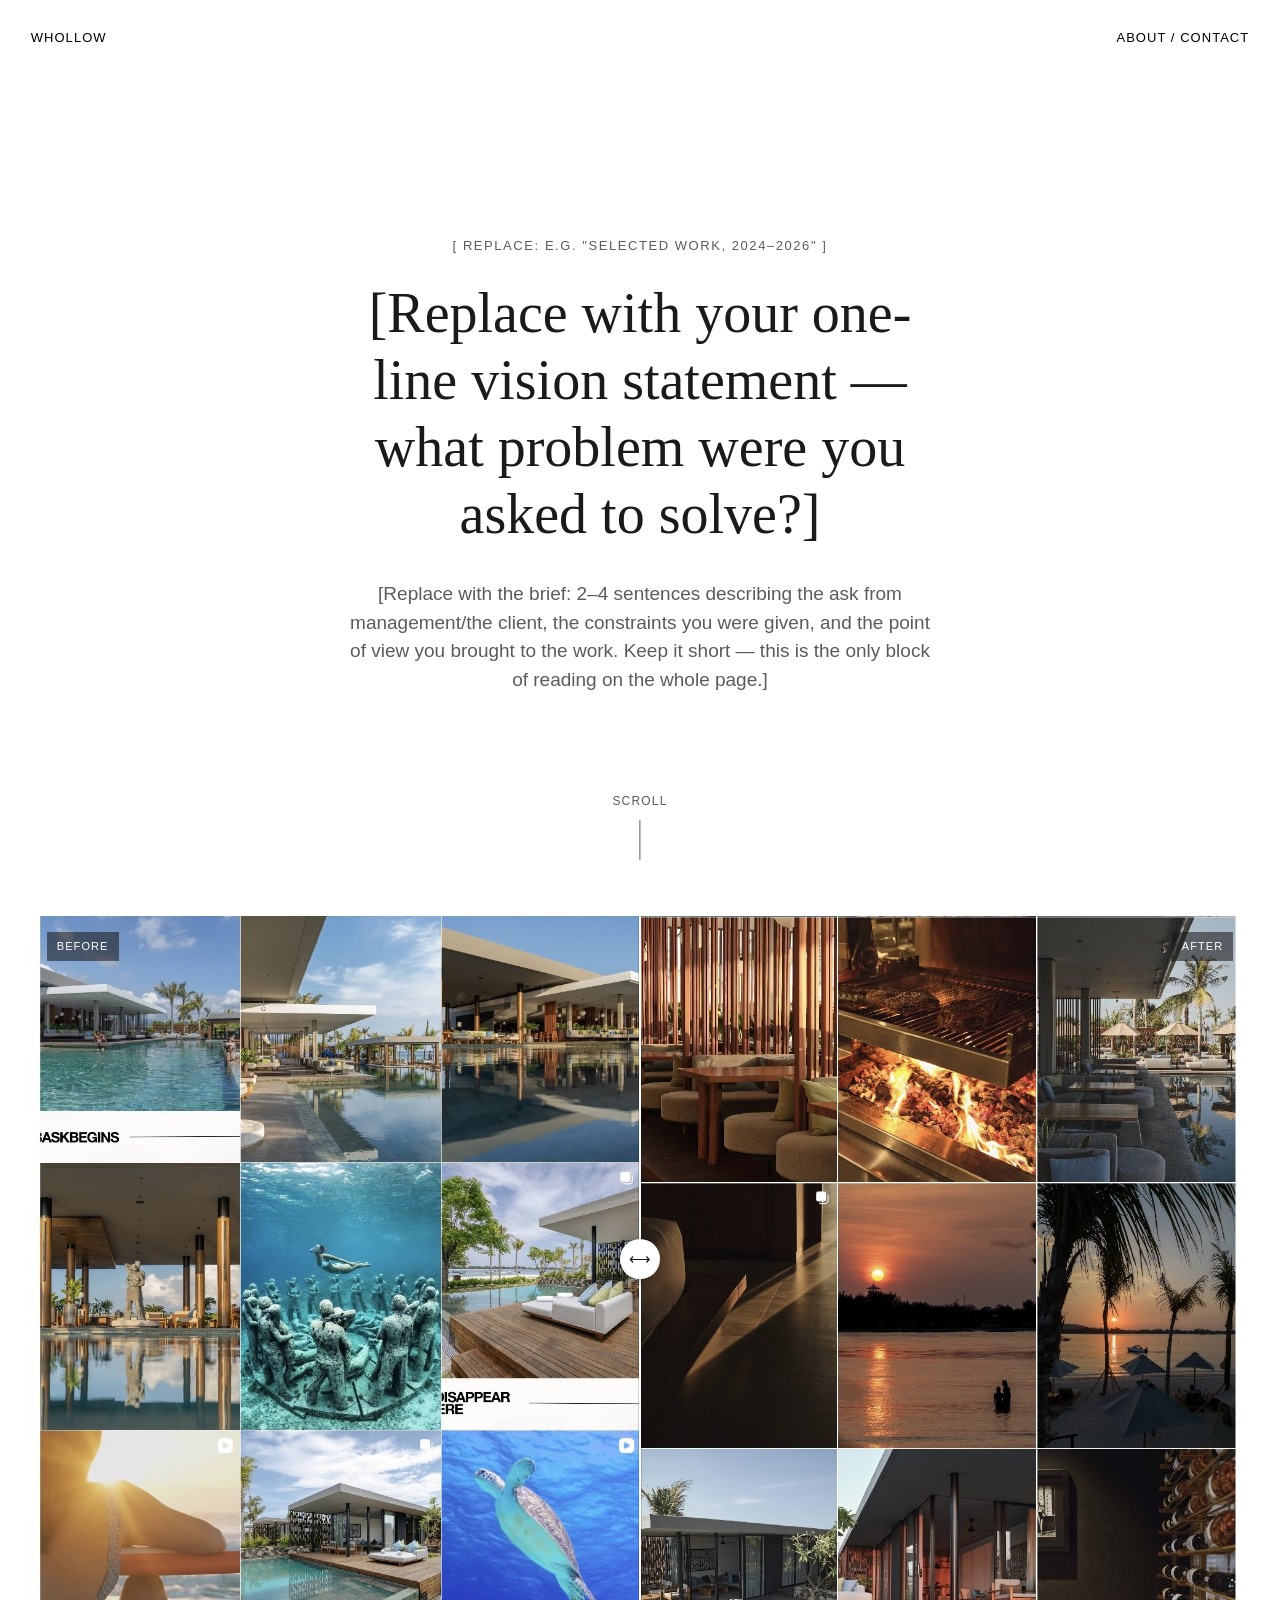
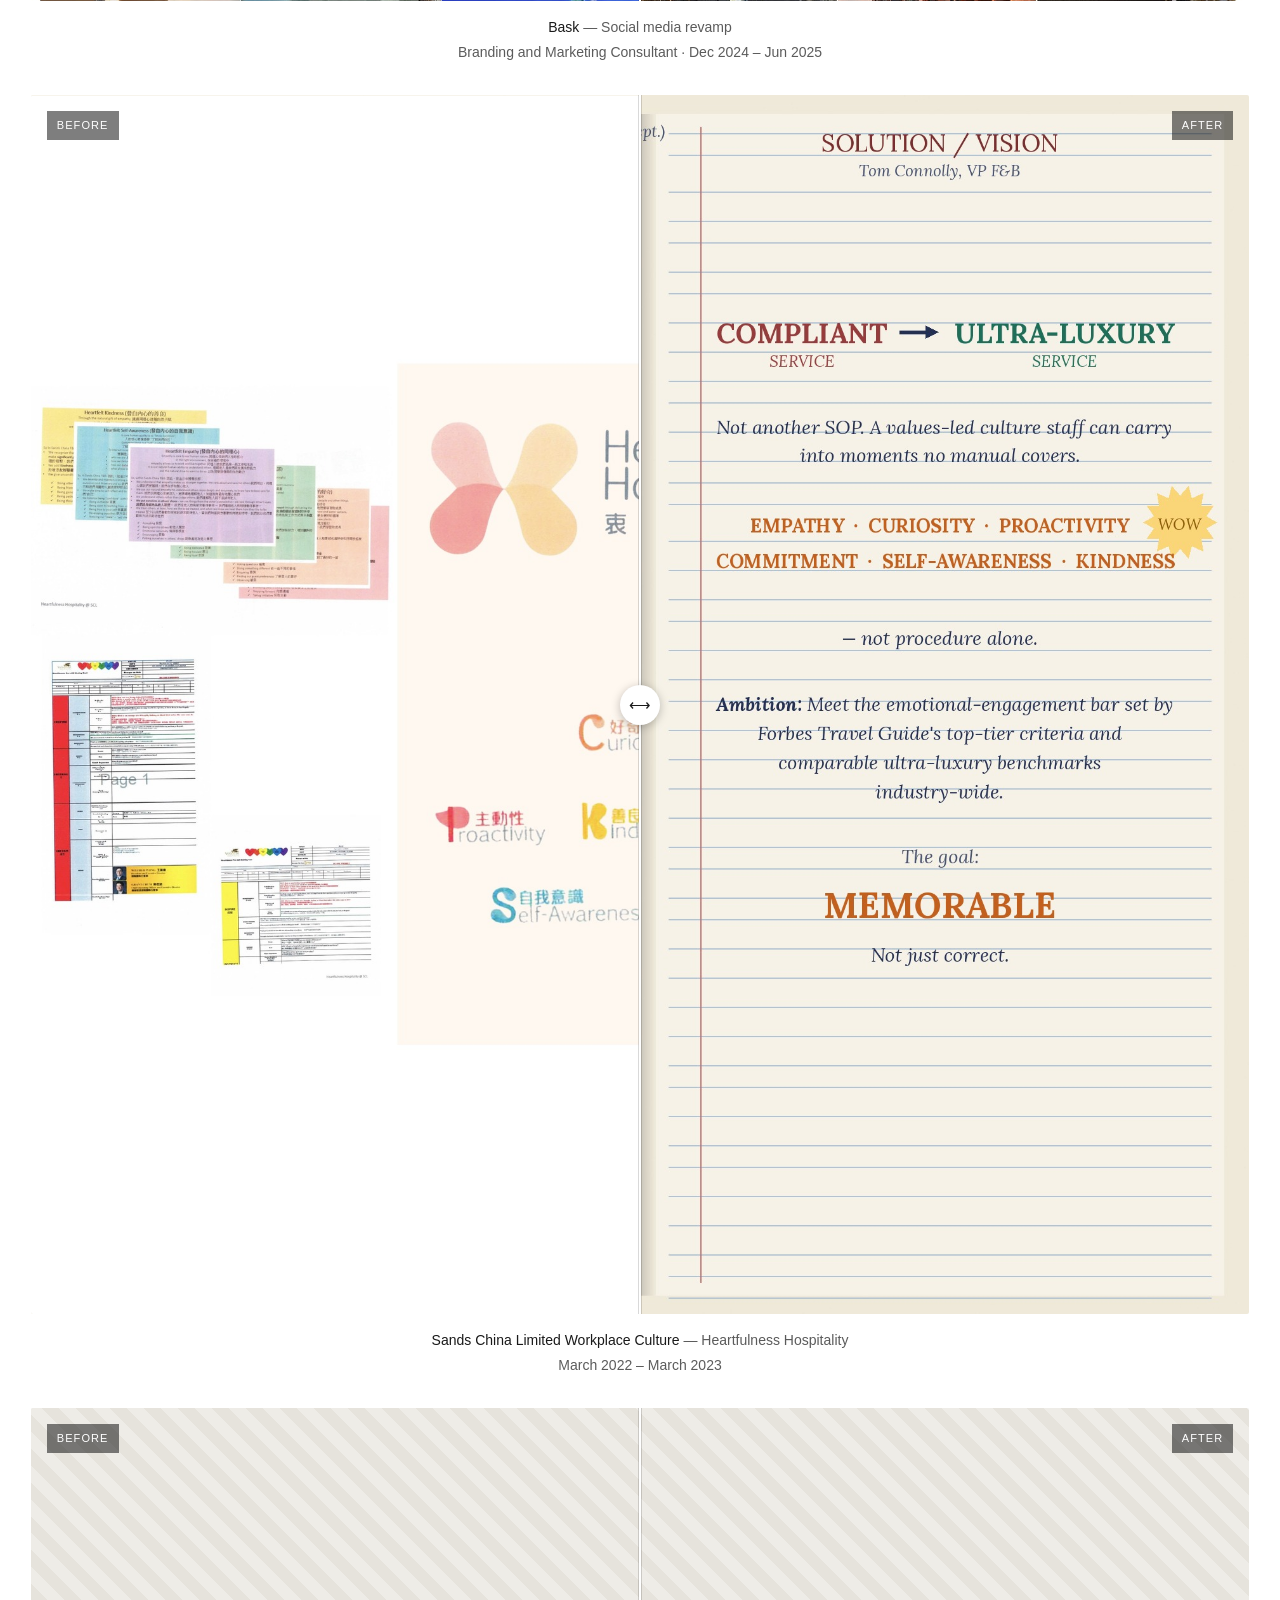
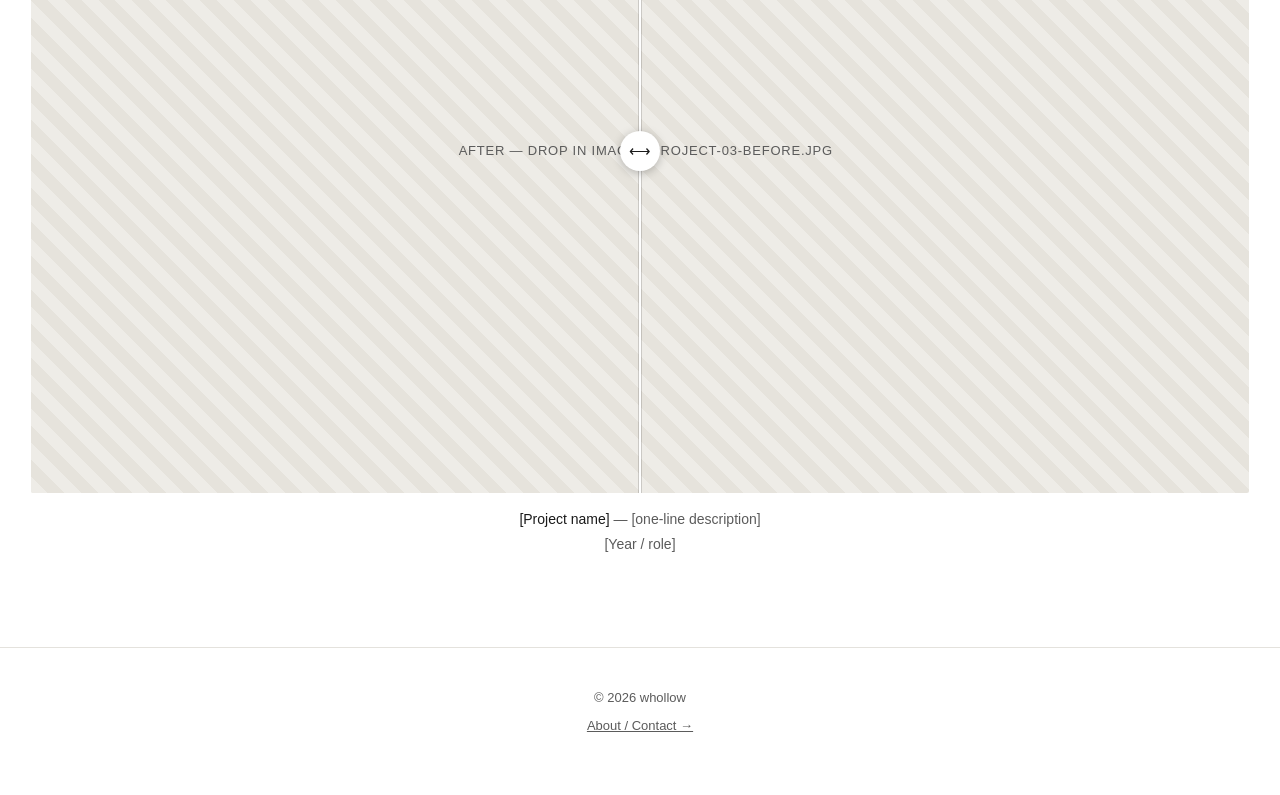
==== index.html @ 76b6bcc6 "Update index.html" ====
<!doctype html>
<html lang="en">
<head>
<meta charset="utf-8">
<title>whollow — Portfolio</title>
<meta name="viewport" content="width=device-width, initial-scale=1">
<!-- Private portfolio: keep this out of search engines regardless of password gate -->
<meta name="robots" content="noindex, nofollow">
<link rel="stylesheet" href="css/style.css">
</head>
<body>

<nav class="nav">
  <a href="index.html">whollow</a>
  <div class="nav-links">
    <a href="about.html">About / Contact</a>
  </div>
</nav>

<!-- ============================================================
     SECTION 1 — VISION
     Replace the eyebrow + heading + brief below with your own
     text. Suggested structure:
       eyebrow = project or year label
       h1      = the one-line thesis / what you set out to do
       brief   = 2–4 sentences: what management/the client briefed
                 you to solve, and what your point of view was
     ============================================================ -->
<section class="hero">
  <div class="eyebrow">[ Replace: e.g. "Selected Work, 2024–2026" ]</div>
  <h1>[Replace with your one-line vision statement — what problem were you asked to solve?]</h1>
  <p class="brief">
    [Replace with the brief: 2–4 sentences describing the ask from management/the client,
    the constraints you were given, and the point of view you brought to the work.
    Keep it short — this is the only block of reading on the whole page.]
  </p>
  <div class="scroll-cue">Scroll</div>
</section>

<!-- ============================================================
     SECTION 2 — VISUAL OUTCOME
     One .work-item per project, each with a draggable before/after
     slider (drag the handle, or click anywhere in the image, to
     reveal the "after" over the "before").

     TO ADD REAL IMAGES: replace the two placeholder <div class="
     compare-placeholder">...</div> blocks with real <img> tags:

       <img class="compare-img compare-base"
            src="images/project-01-before.jpg" alt="Project 01 — before">
       <img class="compare-img compare-reveal"
            src="images/project-01-after.jpg" alt="Project 01 — after">

     Keep the class names exactly as shown (compare-base / compare-reveal)
     — the slider script depends on them. Recommended image size:
     2400×1350px (16:9), same crop/framing for both before and after
     so the reveal lines up.

     Duplicate the whole .work-item block for each additional project.
     ============================================================ -->
<section class="work-section">

  <div class="work-item">
    <div class="compare-frame">
      <img class="compare-img compare-base" src="images/project-01-before.jpg" alt="Bask social media revamp — before">
      <img class="compare-img compare-reveal" src="images/project-01-after.jpg" alt="Bask social media revamp — after">
      <span class="compare-label compare-label-before">Before</span>
      <span class="compare-label compare-label-after">After</span>
      <div class="compare-handle"></div>
    </div>
    <div class="caption">
      <span><strong>Bask</strong> — Social media revamp</span>
      <span>Branding and Marketing Consultant · Dec 2024 – Jun 2025</span>
    </div>
  </div>

  <div class="work-item">
    <div class="compare-frame compare-frame--tall">
      <img class="compare-img compare-base" src="images/project-02-before.jpg" alt="Heartfulness Hospitality — discovery notes, before">
      <img class="compare-img compare-reveal" src="images/project-02-after.jpg" alt="Heartfulness Hospitality — brand identity, values and launch, after">
      <span class="compare-label compare-label-before">Before</span>
      <span class="compare-label compare-label-after">After</span>
      <div class="compare-handle"></div>
    </div>
    <div class="caption">
      <span><strong>Sands China Limited Workplace Culture</strong> — Heartfulness Hospitality</span>
      <span>March 2022 – March 2023</span>
    </div>
  </div>

  <div class="work-item">
    <div class="compare-frame">
      <div class="compare-placeholder">Before — drop in images/project-03-before.jpg</div>
      <div class="compare-placeholder compare-reveal">After — drop in images/project-03-after.jpg</div>
      <span class="compare-label compare-label-before">Before</span>
      <span class="compare-label compare-label-after">After</span>
      <div class="compare-handle"></div>
    </div>
    <div class="caption">
      <span><strong>[Project name]</strong> — [one-line description]</span>
      <span>[Year / role]</span>
    </div>
  </div>

  <!-- Duplicate .work-item above for more pieces.
       If a project has no before/after (just one hero image), use the
       simpler single-image pattern instead:
       <div class="frame"><img src="images/project-04.jpg" alt="Project 04"></div>
       (the .frame / .compare-frame classes can be mixed on the same page) -->

</section>

<footer class="site-footer">
  <span>© <span id="year"></span> whollow</span>
  <a href="about.html">About / Contact →</a>
</footer>

<script>
  document.getElementById("year").textContent = new Date().getFullYear();
</script>
<script src="js/compare.js" defer></script>
</body>
</html>
---- css/style.css ----
/* ============================================================
   whollow.io — minimal editorial baseline
   Swap the CSS variables below to retint everything at once.
   ============================================================ */

:root {
  --bg: #ffffff;
  --ink: #1a1a1a;
  --ink-soft: #5b5b5b;
  --line: #e4e2dd;
  --max-w: 1100px;
  --edge: clamp(12px, 2.4vw, 40px);
  --serif: "Georgia", "Iowan Old Style", "Times New Roman", serif;
  --sans: -apple-system, BlinkMacSystemFont, "Helvetica Neue", Arial, sans-serif;
}

* { box-sizing: border-box; }

html { scroll-behavior: smooth; }

body {
  margin: 0;
  background: var(--bg);
  color: var(--ink);
  font-family: var(--sans);
  -webkit-font-smoothing: antialiased;
  line-height: 1.5;
}

a { color: inherit; }

/* ---------- top nav ---------- */

.nav {
  position: fixed;
  top: 0;
  left: 0;
  right: 0;
  z-index: 50;
  display: flex;
  justify-content: space-between;
  align-items: center;
  padding: 28px var(--edge);
  mix-blend-mode: difference;
  color: #fff;
  font-size: 13px;
  letter-spacing: 0.08em;
  text-transform: uppercase;
}

.nav a { text-decoration: none; }
.nav .nav-links { display: flex; gap: 32px; }

/* ---------- hero / vision ---------- */

.hero {
  min-height: 100vh;
  display: flex;
  flex-direction: column;
  align-items: center;
  justify-content: center;
  text-align: center;
  padding: calc(var(--edge) * 2) var(--edge) var(--edge);
  max-width: 900px;
  margin: 0 auto;
  position: relative;
}

.hero .eyebrow {
  font-size: 13px;
  letter-spacing: 0.12em;
  text-transform: uppercase;
  color: var(--ink-soft);
  margin-bottom: 24px;
}

.hero h1 {
  font-family: var(--serif);
  font-weight: 400;
  font-size: clamp(32px, 5vw, 56px);
  line-height: 1.2;
  margin: 0 auto 32px;
  max-width: 20ch;
}

.hero .brief {
  font-size: clamp(16px, 1.6vw, 19px);
  color: var(--ink-soft);
  max-width: 55ch;
  margin: 0 auto;
}

.scroll-cue {
  position: absolute;
  bottom: 40px;
  left: 50%;
  transform: translateX(-50%);
  font-size: 12px;
  letter-spacing: 0.1em;
  text-transform: uppercase;
  color: var(--ink-soft);
  display: flex;
  flex-direction: column;
  align-items: center;
  gap: 10px;
}

.scroll-cue::after {
  content: "";
  width: 1px;
  height: 40px;
  background: var(--ink-soft);
  animation: scrollpulse 1.8s ease-in-out infinite;
}

@keyframes scrollpulse {
  0% { transform: scaleY(0); transform-origin: top; }
  50% { transform: scaleY(1); transform-origin: top; }
  50.1% { transform-origin: bottom; }
  100% { transform: scaleY(0); transform-origin: bottom; }
}

/* ---------- visual outcome sections ---------- */

.work-section {
  padding: 16px var(--edge) 60px;
}

.work-item {
  width: 100%;
  margin: 0 auto 32px;
}

.work-item .frame {
  width: 100%;
  aspect-ratio: 16 / 9;
  background: repeating-linear-gradient(
    45deg,
    #eeece7,
    #eeece7 12px,
    #e6e3dc 12px,
    #e6e3dc 24px
  );
  display: flex;
  align-items: center;
  justify-content: center;
  color: var(--ink-soft);
  font-size: 13px;
  letter-spacing: 0.06em;
  text-transform: uppercase;
  overflow: hidden;
}

.work-item .frame img {
  width: 100%;
  height: 100%;
  object-fit: cover;
  display: block;
}

.work-item .caption {
  display: flex;
  flex-direction: column;
  align-items: center;
  text-align: center;
  gap: 4px;
  margin-top: 16px;
  font-size: 14px;
  color: var(--ink-soft);
}

.work-item .caption strong {
  color: var(--ink);
  font-weight: 500;
}

/* ---------- before/after compare slider ---------- */

.compare-frame {
  position: relative;
  width: 100%;
  aspect-ratio: 16 / 9;
  overflow: hidden;
  cursor: ew-resize;
  user-select: none;
  touch-action: none;
  border-radius: 2px;
}

/* Use on text-heavy compare frames (e.g. a discovery-notes "before"
   page) so nothing gets cropped by the default wide 16:9 shape. */
.compare-frame--tall {
  aspect-ratio: 1 / 1;
}

@media (max-width: 700px) {
  .compare-frame--tall {
    aspect-ratio: 4 / 5;
  }
}

.compare-img,
.compare-placeholder {
  position: absolute;
  inset: 0;
  width: 100%;
  height: 100%;
  object-fit: cover;
  display: block;
  pointer-events: none;
}

.compare-placeholder {
  background: repeating-linear-gradient(
    45deg, #eeece7, #eeece7 12px, #e6e3dc 12px, #e6e3dc 24px
  );
  display: flex;
  align-items: center;
  justify-content: center;
  color: var(--ink-soft);
  font-size: 13px;
  letter-spacing: 0.06em;
  text-transform: uppercase;
  text-align: center;
  padding: 24px;
}

/* the "after" layer sits on top and gets visually clipped by JS
   via clip-path as the handle is dragged */
.compare-reveal {
  clip-path: inset(0 50% 0 0);
}

.compare-label {
  position: absolute;
  top: 16px;
  font-size: 11px;
  letter-spacing: 0.1em;
  text-transform: uppercase;
  color: #fff;
  background: rgba(20, 20, 20, 0.55);
  padding: 6px 10px;
  pointer-events: none;
}

.compare-label-before { left: 16px; }
.compare-label-after { right: 16px; }

.compare-handle {
  position: absolute;
  top: 0;
  bottom: 0;
  left: 50%;
  width: 2px;
  background: #fff;
  transform: translateX(-50%);
  pointer-events: none;
  box-shadow: 0 0 0 1px rgba(0, 0, 0, 0.15);
}

.compare-handle::after {
  content: "";
  position: absolute;
  top: 50%;
  left: 50%;
  width: 40px;
  height: 40px;
  border-radius: 50%;
  background: #fff;
  transform: translate(-50%, -50%);
  box-shadow: 0 2px 10px rgba(0, 0, 0, 0.25);
}

.compare-handle::before {
  content: "⟷";
  position: absolute;
  top: 50%;
  left: 50%;
  transform: translate(-50%, -50%);
  z-index: 1;
  font-size: 15px;
  color: var(--ink);
}

/* ---------- footer ---------- */

.site-footer {
  padding: 40px var(--edge) 60px;
  margin: 0 auto;
  border-top: 1px solid var(--line);
  display: flex;
  flex-direction: column;
  align-items: center;
  gap: 8px;
  text-align: center;
  font-size: 13px;
  color: var(--ink-soft);
}

.site-footer a { text-decoration: underline; }

/* ---------- about / contact page ---------- */

.page-header {
  max-width: 700px;
  margin: 0 auto;
  padding: calc(var(--edge) * 2.2) var(--edge) 40px;
  text-align: center;
}

.page-header h1 {
  font-family: var(--serif);
  font-weight: 400;
  font-size: clamp(28px, 4vw, 42px);
  margin: 0 0 20px;
}

.page-header p {
  max-width: 55ch;
  margin: 0 auto;
  color: var(--ink-soft);
  font-size: 17px;
}

.about-grid {
  max-width: var(--max-w);
  margin: 0 auto;
  padding: 0 var(--edge) 60px;
  display: grid;
  grid-template-columns: 1fr 1fr;
  gap: 32px;
  align-items: start;
}

@media (max-width: 760px) {
  .about-grid { grid-template-columns: 1fr; gap: 24px; }
}

.about-grid .portrait {
  aspect-ratio: 4 / 5;
  background: repeating-linear-gradient(
    45deg, #eeece7, #eeece7 12px, #e6e3dc 12px, #e6e3dc 24px
  );
  display: flex;
  align-items: center;
  justify-content: center;
  color: var(--ink-soft);
  font-size: 13px;
  text-transform: uppercase;
  letter-spacing: 0.06em;
}

.about-grid .bio {
  text-align: center;
}

.about-grid h2 {
  font-family: var(--serif);
  font-weight: 400;
  font-size: 22px;
  margin: 0 0 16px;
}

.about-grid .bio p { color: var(--ink-soft); font-size: 16px; margin: 0 0 20px; }

.contact-list {
  list-style: none;
  margin: 32px 0 0;
  padding: 24px 0 0;
  border-top: 1px solid var(--line);
  display: flex;
  flex-direction: column;
  align-items: center;
}

.contact-list li { margin-bottom: 14px; font-size: 15px; }
.contact-list a { text-decoration: none; border-bottom: 1px solid var(--ink); }

/* ---------- login gate ---------- */

.login-wrap {
  min-height: 100vh;
  display: flex;
  align-items: center;
  justify-content: center;
  padding: var(--edge);
}

.login-box {
  width: 100%;
  max-width: 360px;
  text-align: center;
}

.login-box h1 {
  font-family: var(--serif);
  font-weight: 400;
  font-size: 26px;
  margin-bottom: 8px;
}

.login-box p.sub {
  color: var(--ink-soft);
  font-size: 14px;
  margin-bottom: 32px;
}

.login-box input[type="password"] {
  width: 100%;
  padding: 14px 16px;
  font-size: 15px;
  border: 1px solid var(--line);
  background: #fff;
  border-radius: 2px;
  margin-bottom: 16px;
}

.login-box button {
  width: 100%;
  padding: 14px 16px;
  font-size: 14px;
  letter-spacing: 0.06em;
  text-transform: uppercase;
  background: var(--ink);
  color: #fff;
  border: none;
  border-radius: 2px;
  cursor: pointer;
}

.login-box button:hover { opacity: 0.9; }

.login-box .error {
  color: #b3261e;
  font-size: 13px;
  margin-top: 14px;
  min-height: 16px;
}
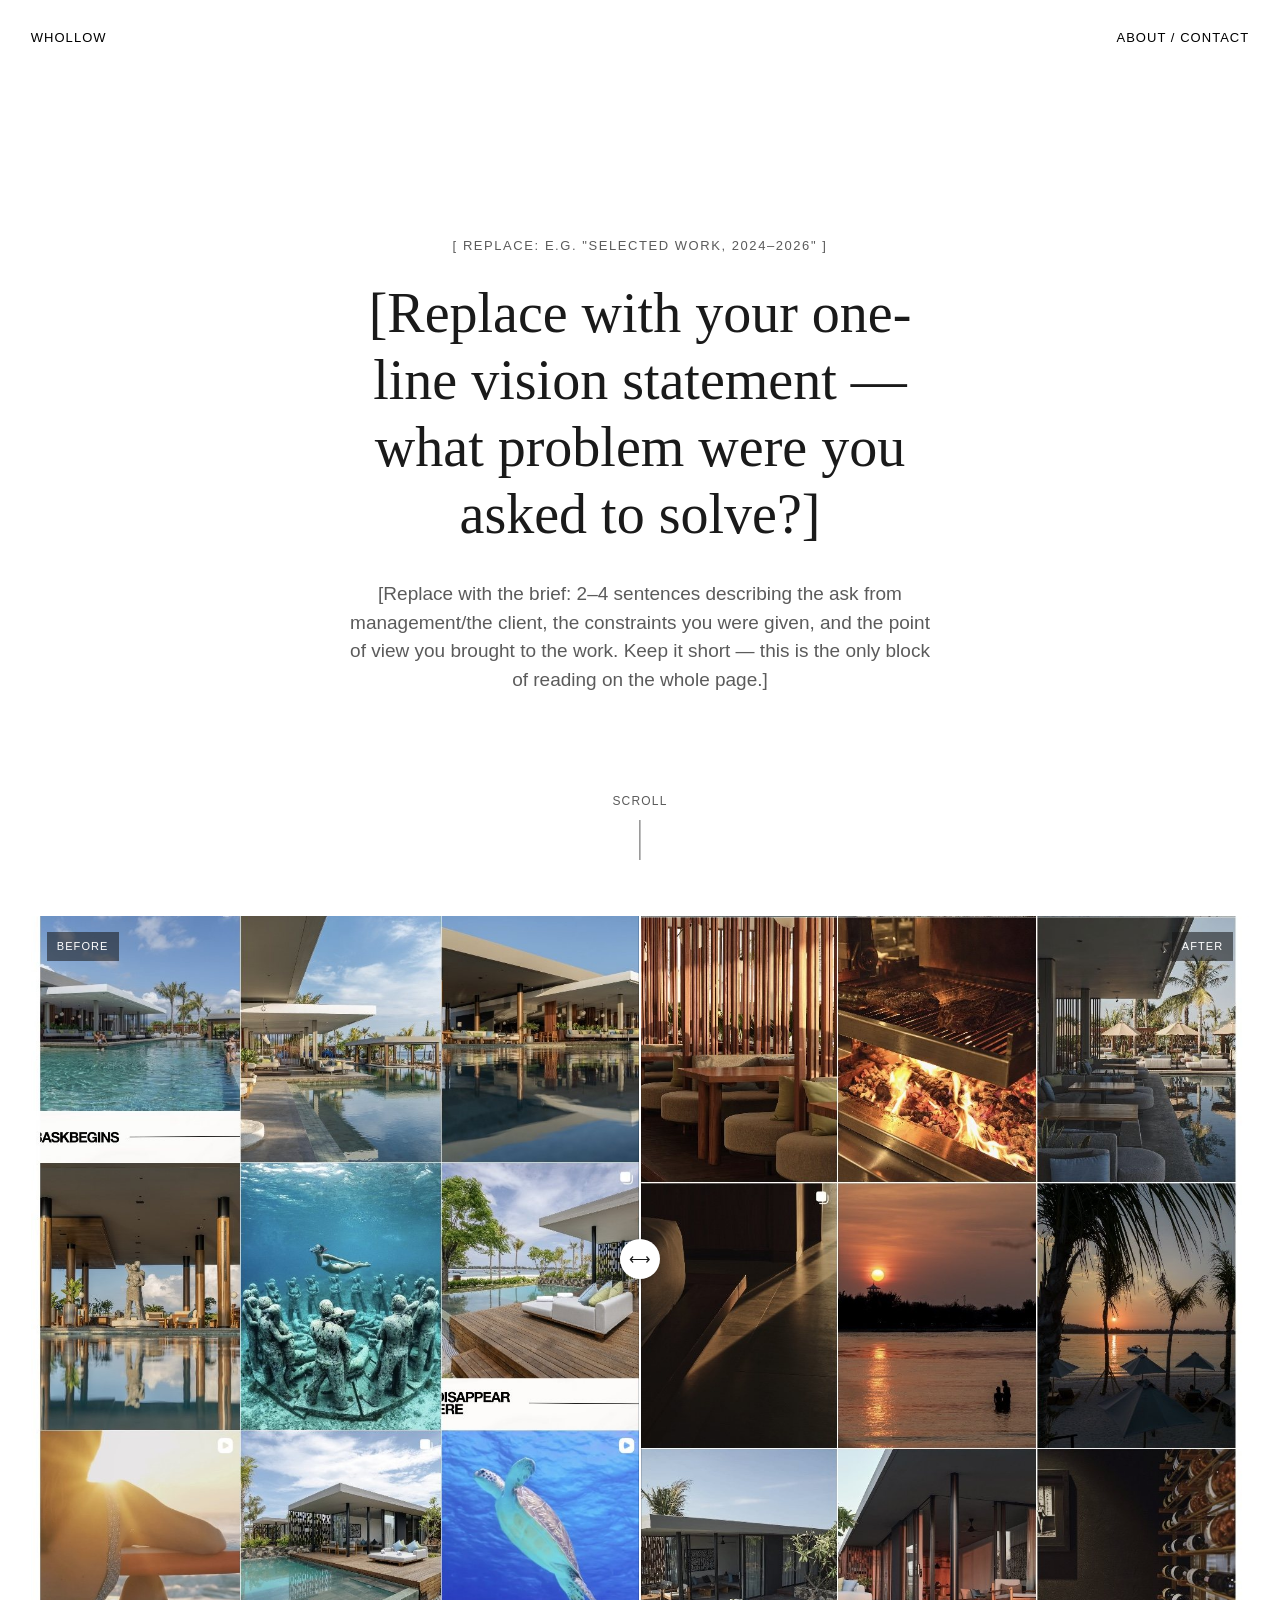
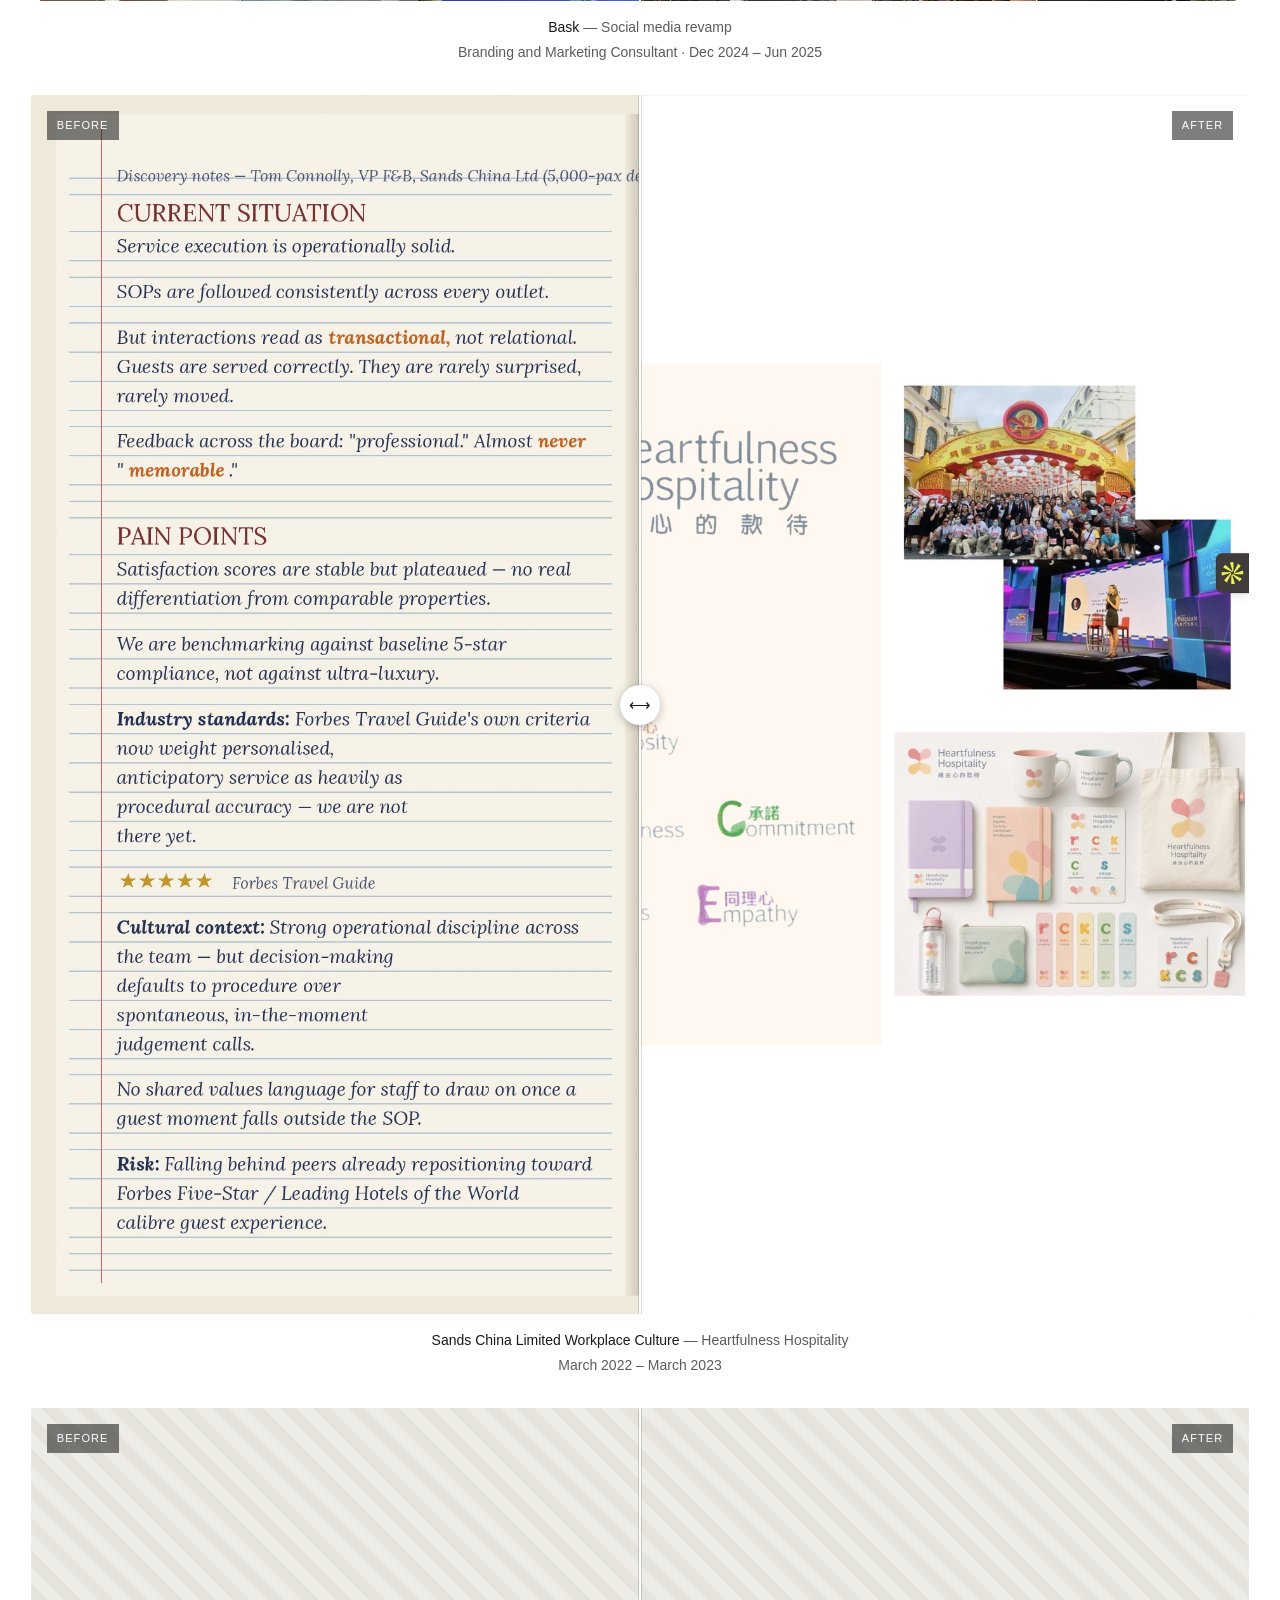
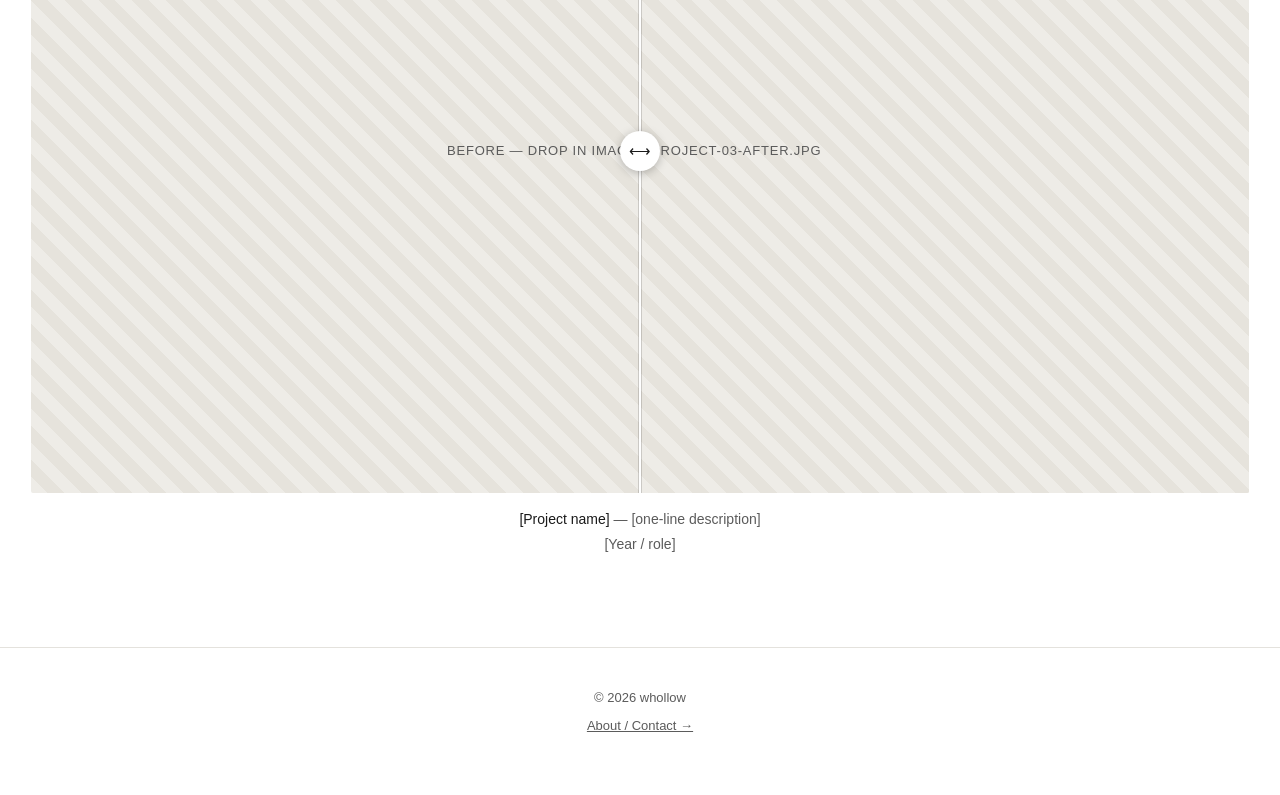
==== commit bb2676c7: "Clickable Photos" ====
--- a/index.html
+++ b/index.html
@@ -115,9 +115,17 @@
   <a href="about.html">About / Contact →</a>
 </footer>
 
+<!-- Full-screen image viewer -- opened by clicking (not dragging) any
+     before/after image above. See js/lightbox.js -->
+<div class="lightbox" id="lightbox" aria-hidden="true">
+  <button class="lightbox-close" aria-label="Close">&times;</button>
+  <img class="lightbox-img" id="lightboxImg" src="" alt="">
+</div>
+
 <script>
   document.getElementById("year").textContent = new Date().getFullYear();
 </script>
+<script src="js/lightbox.js" defer></script>
 <script src="js/compare.js" defer></script>
 </body>
 </html>
--- a/css/style.css
+++ b/css/style.css
@@ -188,15 +188,13 @@
 }
 
 /* Use on text-heavy compare frames (e.g. a discovery-notes "before"
-   page) so nothing gets cropped by the default wide 16:9 shape. */
+   page) so nothing gets cropped by the default wide 16:9 shape.
+   Kept at 1:1 on every screen size, including mobile -- the notebook
+   image itself is a perfect square, so forcing a different ratio here
+   (e.g. 4:5) makes object-fit:cover zoom in and crop real text off
+   both edges. 1:1 everywhere means it never needs to crop at all. */
 .compare-frame--tall {
   aspect-ratio: 1 / 1;
-}
-
-@media (max-width: 700px) {
-  .compare-frame--tall {
-    aspect-ratio: 4 / 5;
-  }
 }
 
 .compare-img,
@@ -228,7 +226,7 @@
 /* the "after" layer sits on top and gets visually clipped by JS
    via clip-path as the handle is dragged */
 .compare-reveal {
-  clip-path: inset(0 50% 0 0);
+  clip-path: inset(0 0 0 50%);
 }
 
 .compare-label {
@@ -282,6 +280,81 @@
   color: var(--ink);
 }
 
+/* Small "view full screen" hint, bottom-right of every compare frame --
+   the whole image is clickable (a tap/click opens the lightbox; a
+   drag still moves the before/after split). */
+.compare-frame::after {
+  content: "⤢ View full screen";
+  position: absolute;
+  bottom: 16px;
+  right: 16px;
+  font-size: 11px;
+  letter-spacing: 0.06em;
+  text-transform: uppercase;
+  color: #fff;
+  background: rgba(20, 20, 20, 0.55);
+  padding: 6px 10px;
+  pointer-events: none;
+  opacity: 0;
+  transition: opacity 0.15s ease;
+}
+
+.compare-frame:hover::after,
+.compare-frame:focus-visible::after {
+  opacity: 1;
+}
+
+/* ---------- lightbox (full-screen image viewer) ---------- */
+
+.lightbox {
+  position: fixed;
+  inset: 0;
+  z-index: 200;
+  display: flex;
+  align-items: center;
+  justify-content: center;
+  padding: clamp(16px, 4vw, 56px);
+  background: rgba(10, 10, 10, 0.94);
+  opacity: 0;
+  visibility: hidden;
+  transition: opacity 0.2s ease;
+}
+
+.lightbox.is-open {
+  opacity: 1;
+  visibility: visible;
+}
+
+.lightbox-img {
+  max-width: 100%;
+  max-height: 100%;
+  object-fit: contain;
+  box-shadow: 0 20px 60px rgba(0, 0, 0, 0.5);
+}
+
+.lightbox-close {
+  position: absolute;
+  top: 20px;
+  right: 20px;
+  width: 44px;
+  height: 44px;
+  border-radius: 50%;
+  border: none;
+  background: rgba(255, 255, 255, 0.12);
+  color: #fff;
+  font-size: 26px;
+  line-height: 1;
+  cursor: pointer;
+}
+
+.lightbox-close:hover {
+  background: rgba(255, 255, 255, 0.24);
+}
+
+body.lightbox-locked {
+  overflow: hidden;
+}
+
 /* ---------- footer ---------- */
 
 .site-footer {
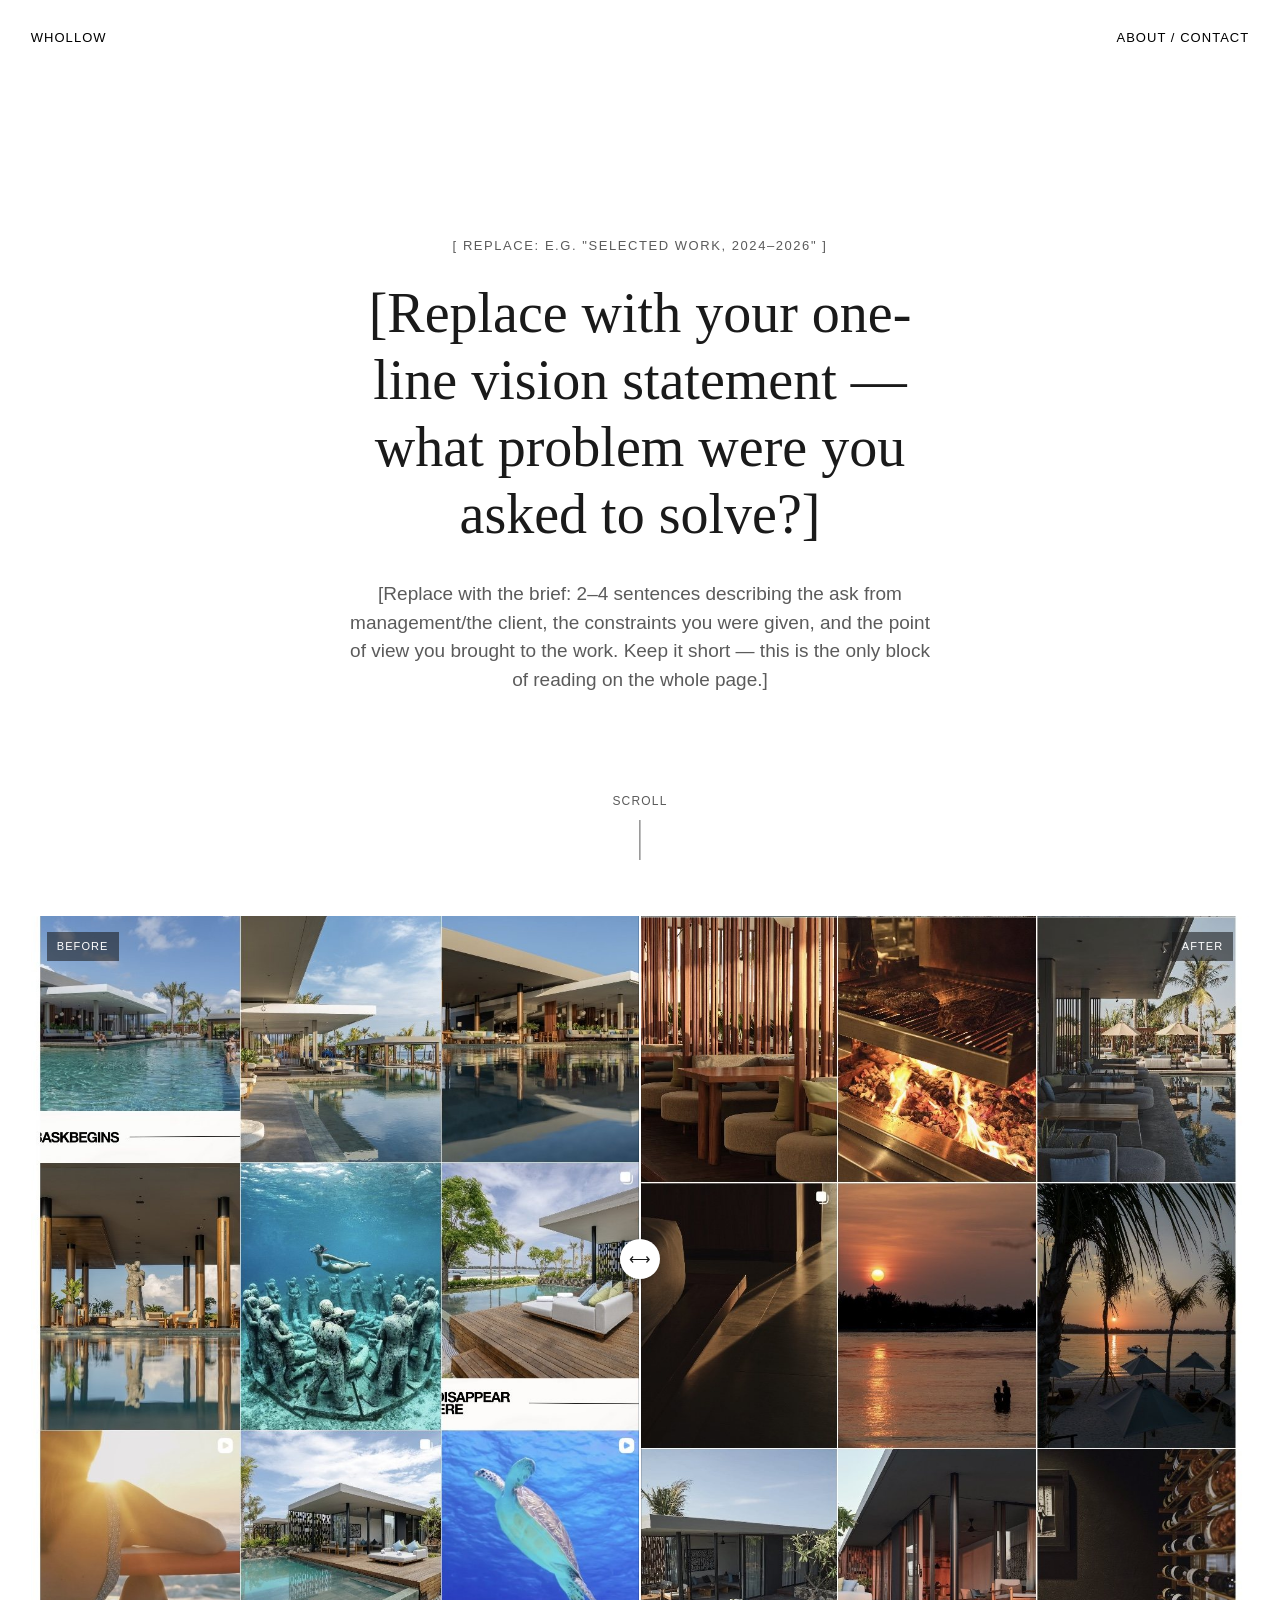
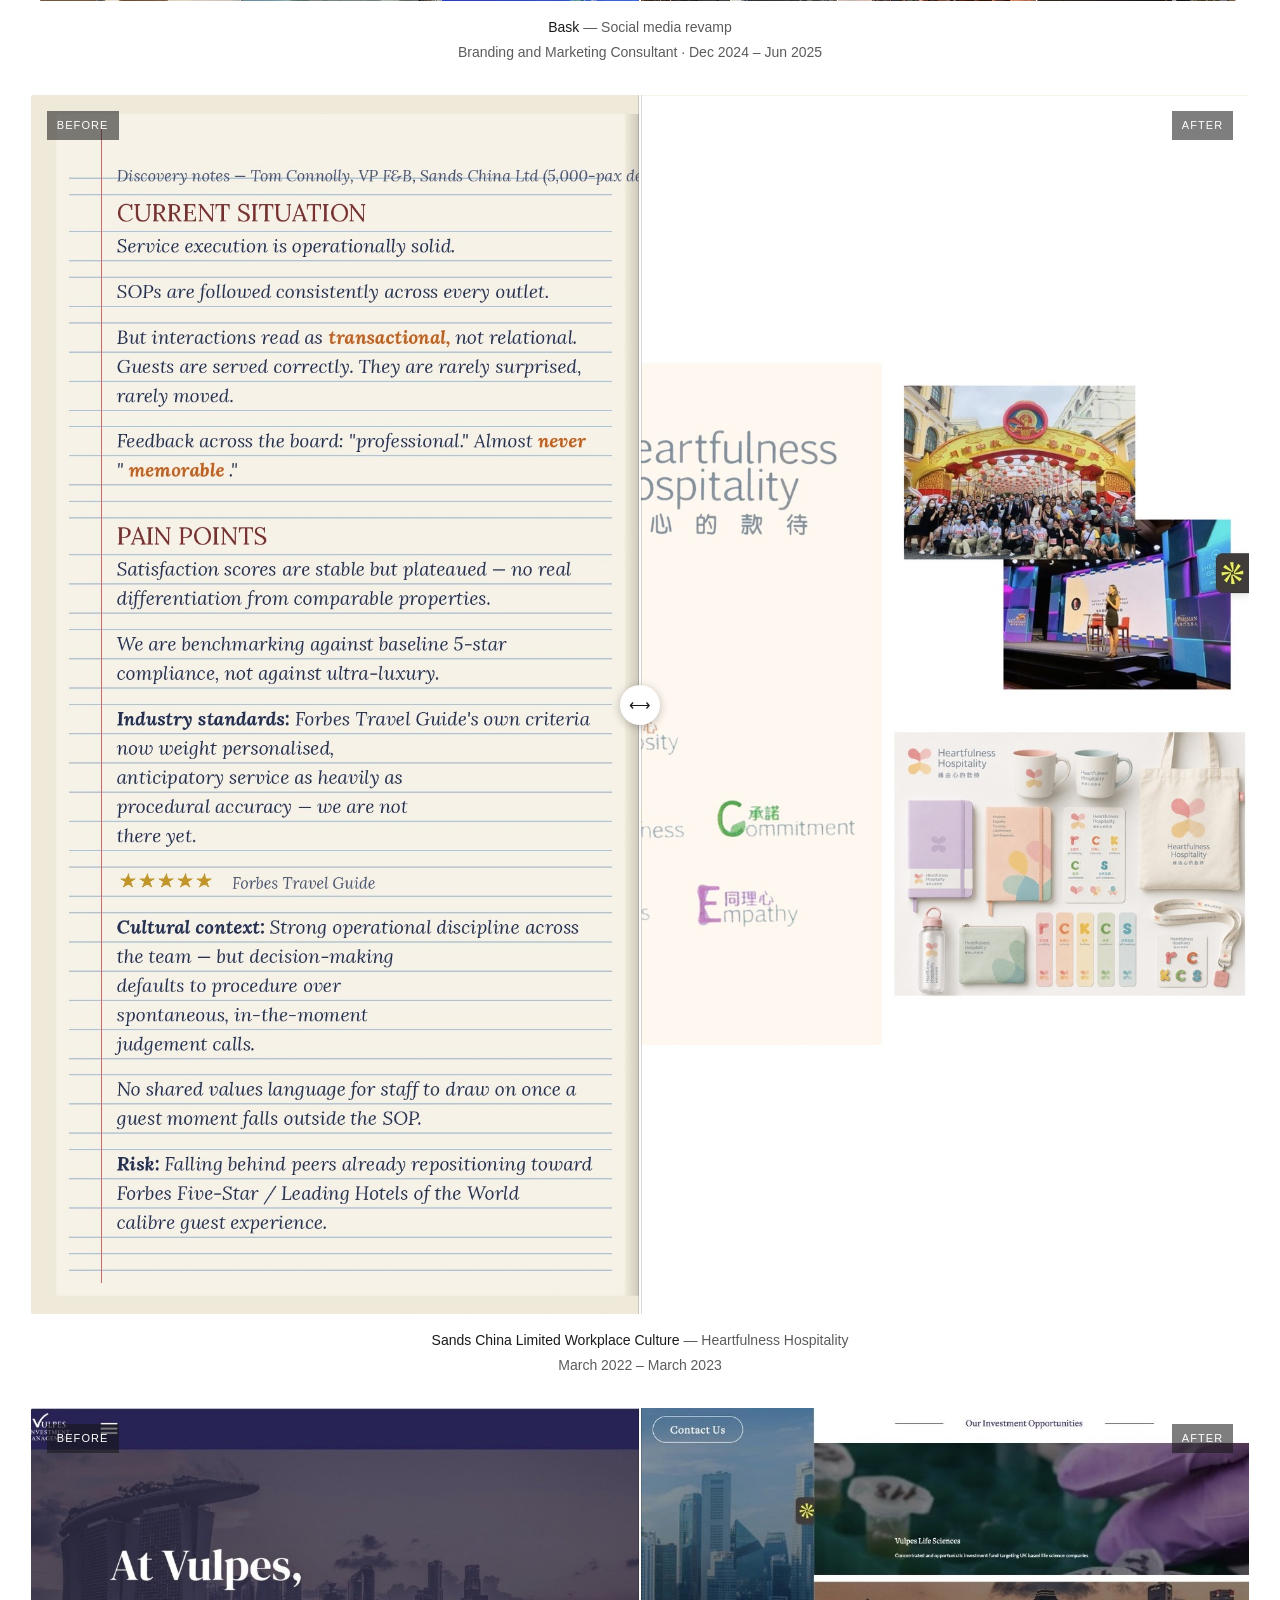
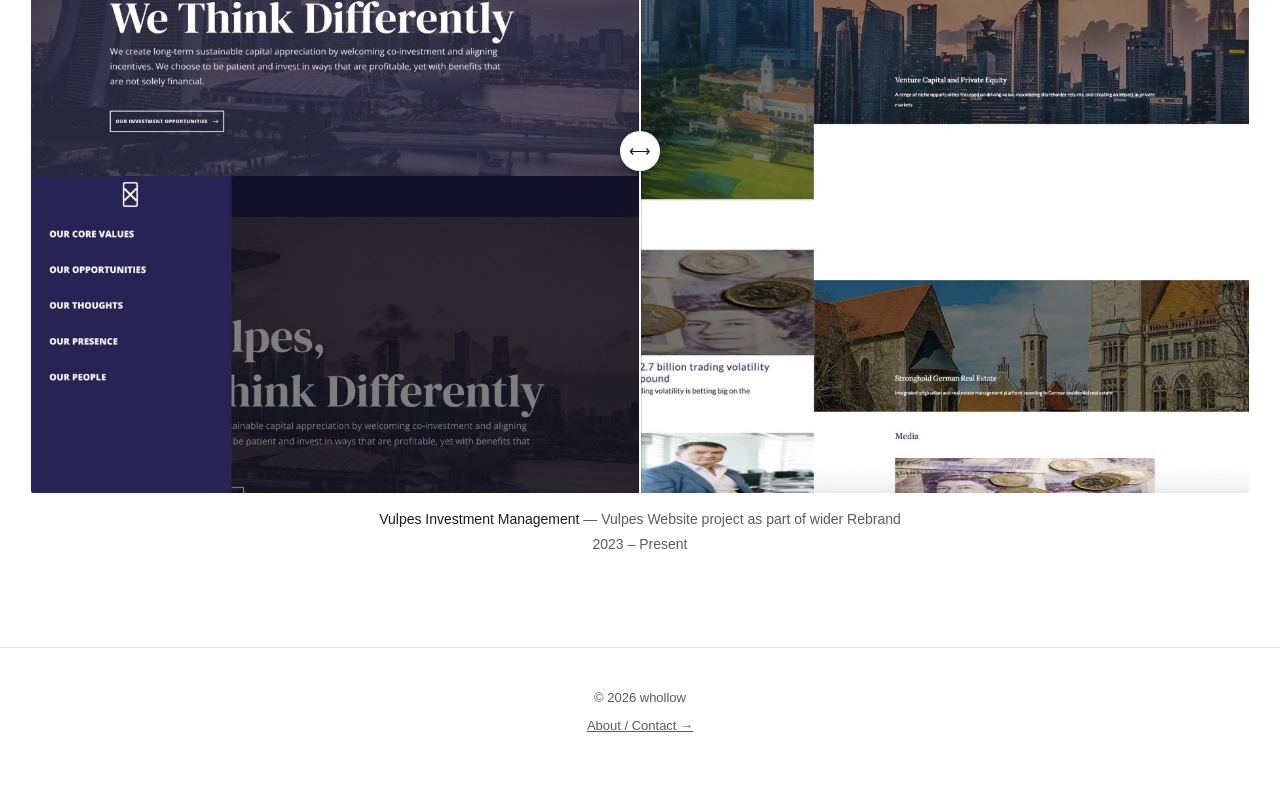
==== commit 54c17d04: "Vul;pes Website rebrand" ====
--- a/index.html
+++ b/index.html
@@ -90,15 +90,15 @@
 
   <div class="work-item">
     <div class="compare-frame">
-      <div class="compare-placeholder">Before — drop in images/project-03-before.jpg</div>
-      <div class="compare-placeholder compare-reveal">After — drop in images/project-03-after.jpg</div>
+      <img class="compare-img compare-base" src="images/project-03-before.jpg" alt="Vulpes Investment Management website — before">
+      <img class="compare-img compare-reveal" src="images/project-03-after.jpg" alt="Vulpes Investment Management website — after">
       <span class="compare-label compare-label-before">Before</span>
       <span class="compare-label compare-label-after">After</span>
       <div class="compare-handle"></div>
     </div>
     <div class="caption">
-      <span><strong>[Project name]</strong> — [one-line description]</span>
-      <span>[Year / role]</span>
+      <span><strong>Vulpes Investment Management</strong> — Vulpes Website project as part of wider Rebrand</span>
+      <span>2023 – Present</span>
     </div>
   </div>
 
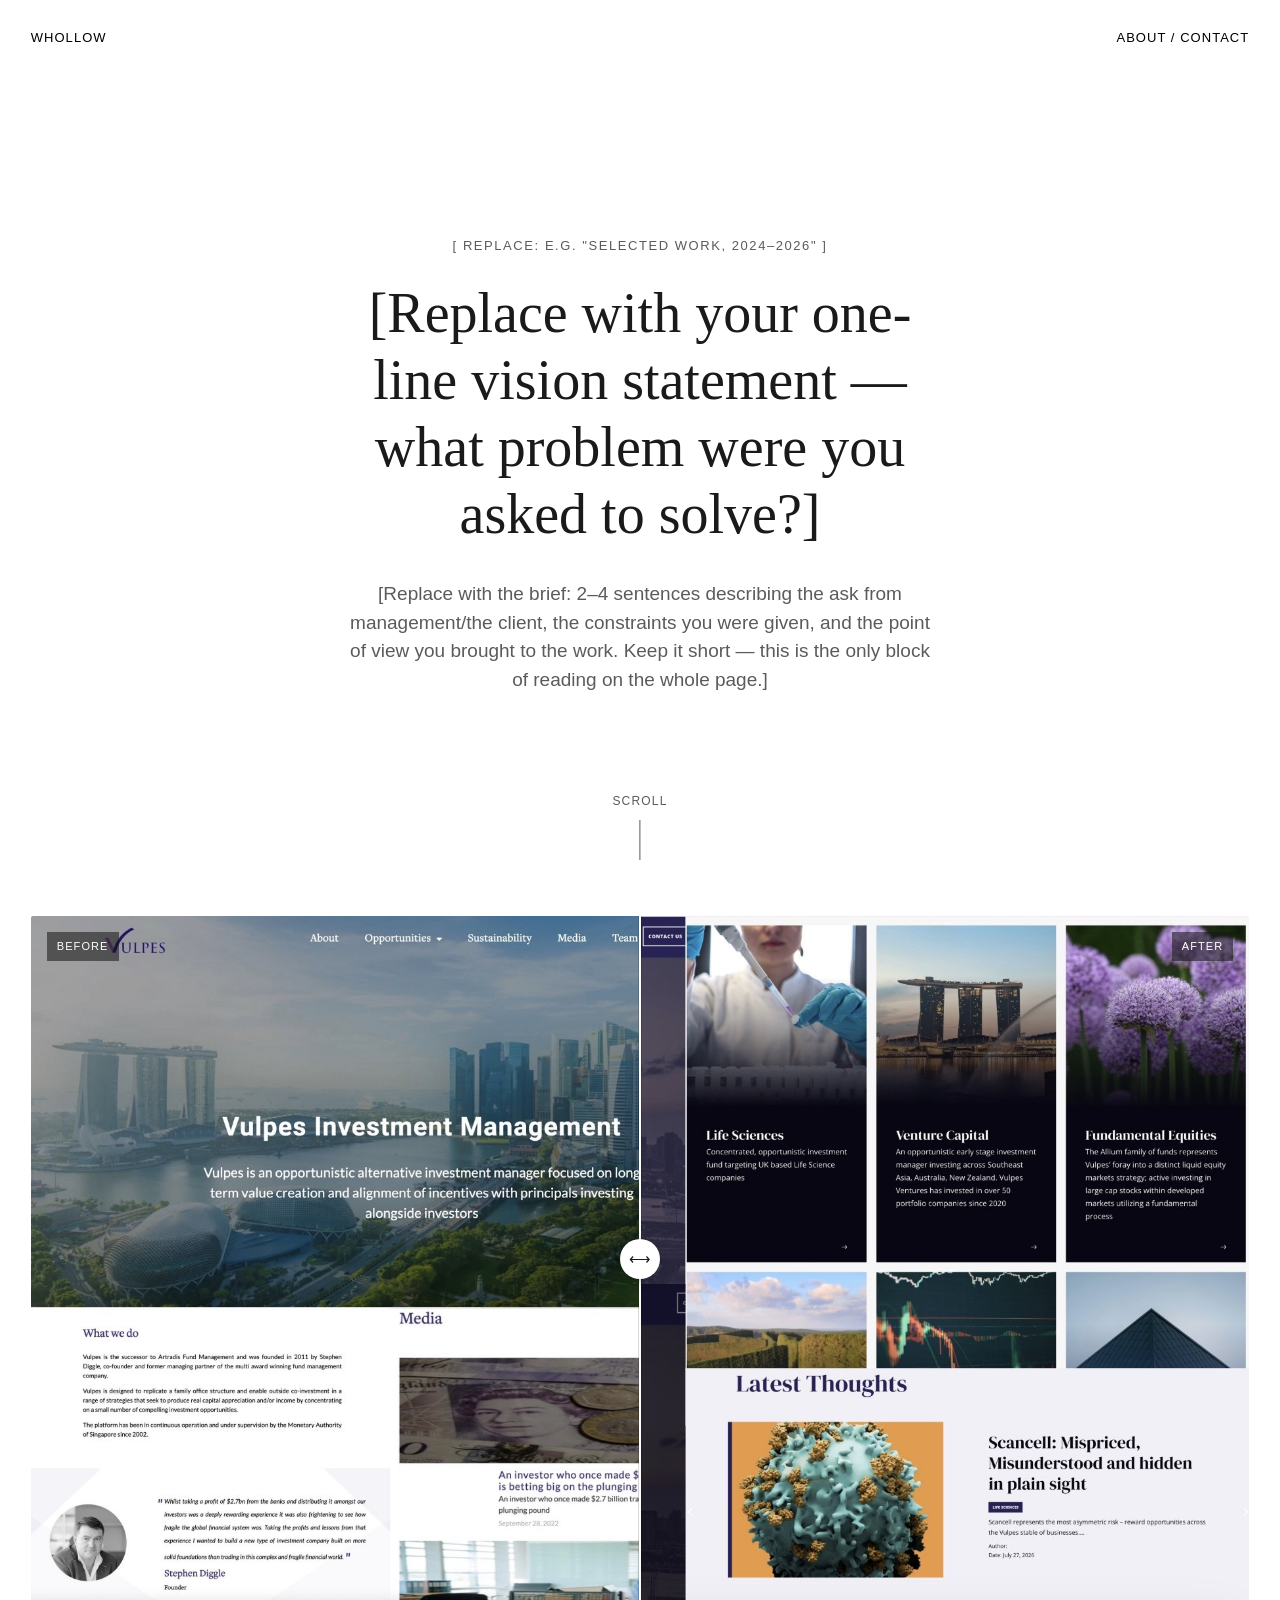
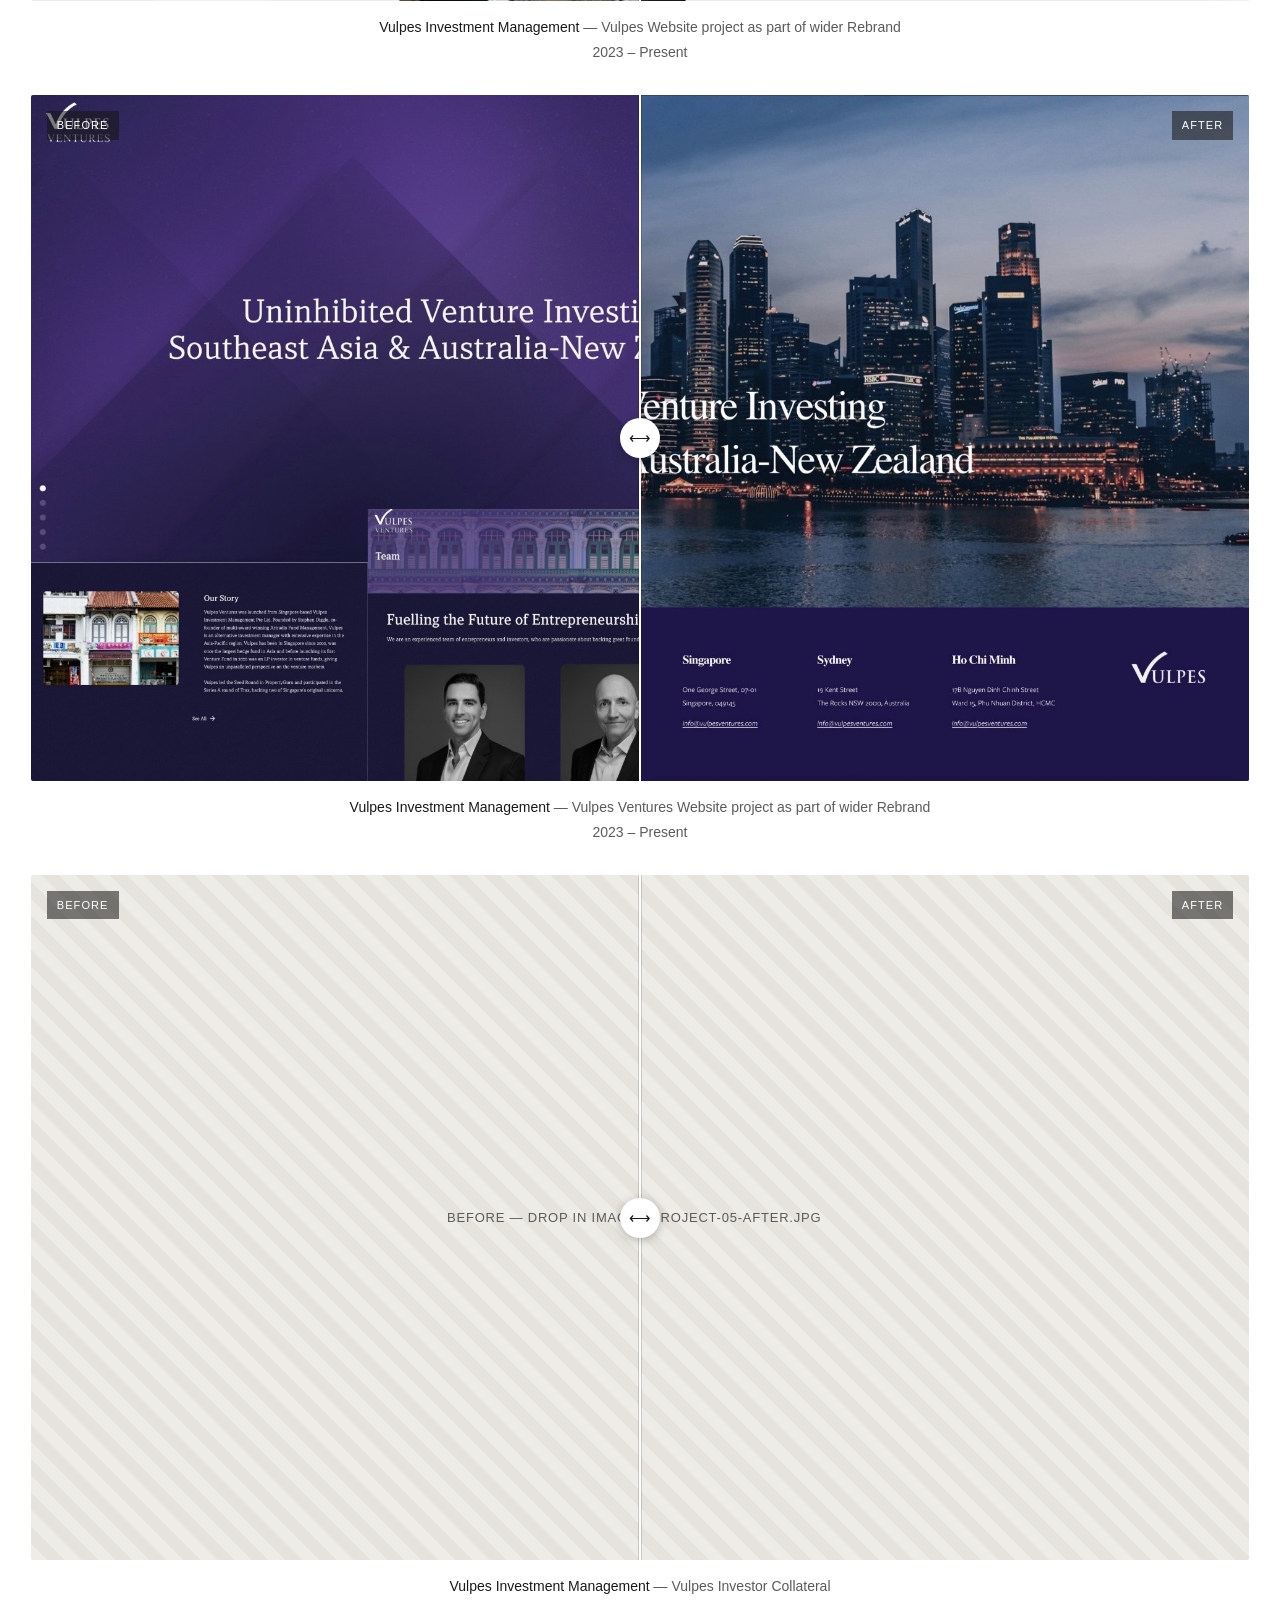
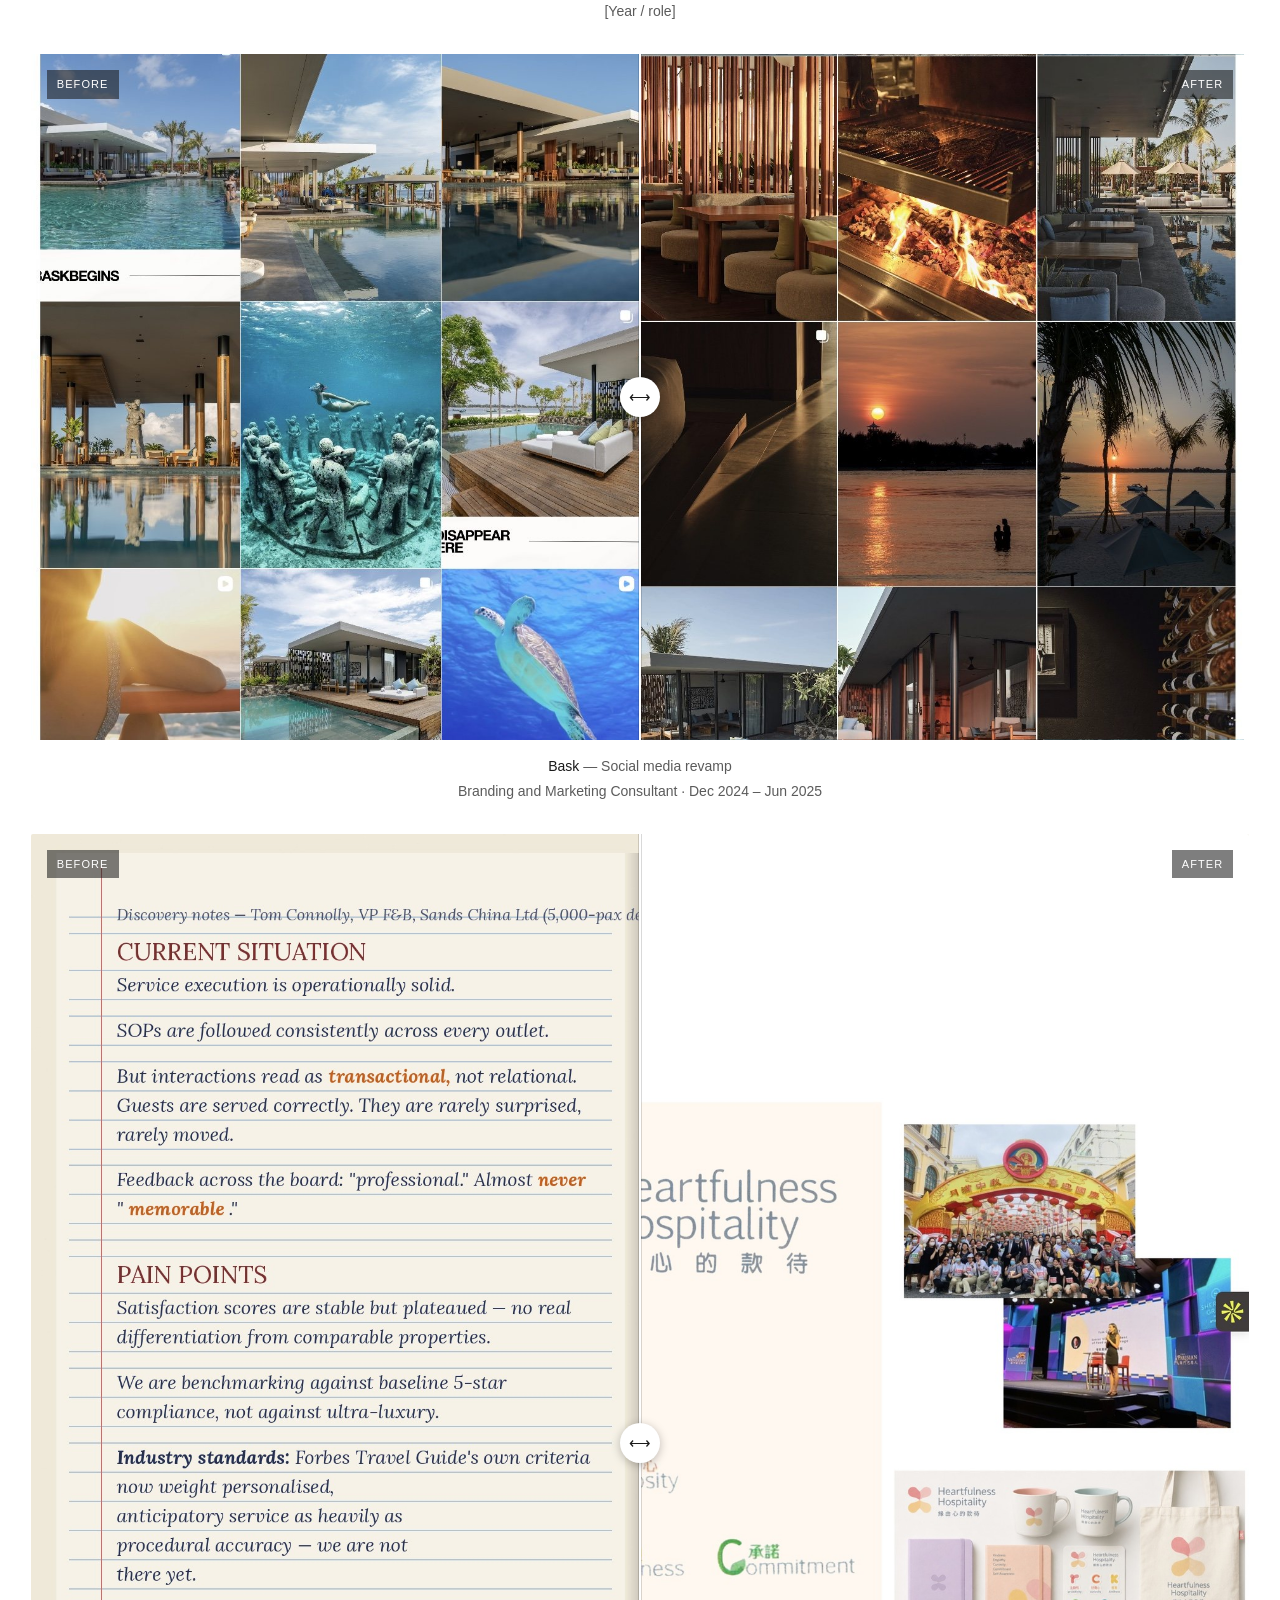
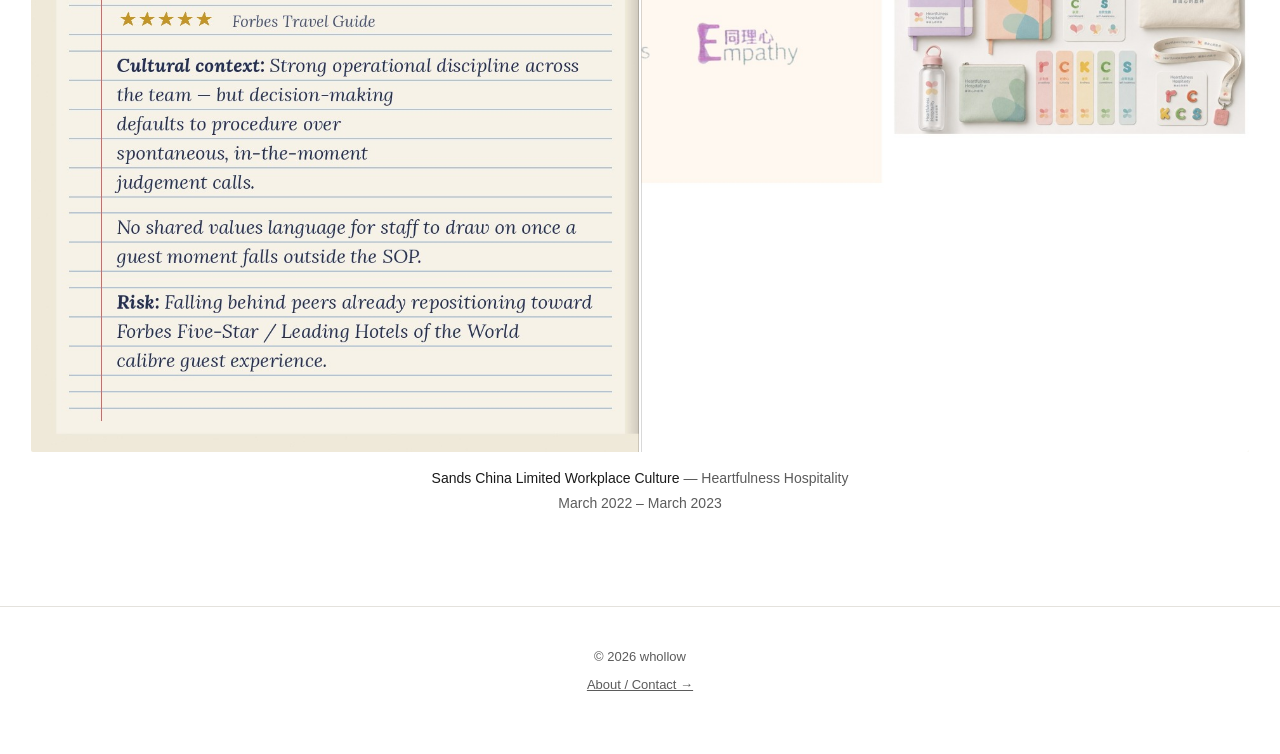
==== commit 573ce8df: "Vupes Venture + reordering" ====
--- a/index.html
+++ b/index.html
@@ -62,6 +62,48 @@
 
   <div class="work-item">
     <div class="compare-frame">
+      <img class="compare-img compare-base" src="images/project-03-before.jpg" alt="Vulpes Investment Management website — before">
+      <img class="compare-img compare-reveal" src="images/project-03-after.jpg" alt="Vulpes Investment Management website — after">
+      <span class="compare-label compare-label-before">Before</span>
+      <span class="compare-label compare-label-after">After</span>
+      <div class="compare-handle"></div>
+    </div>
+    <div class="caption">
+      <span><strong>Vulpes Investment Management</strong> — Vulpes Website project as part of wider Rebrand</span>
+      <span>2023 – Present</span>
+    </div>
+  </div>
+
+  <div class="work-item">
+    <div class="compare-frame">
+      <img class="compare-img compare-base" src="images/project-04-before.jpg" alt="Vulpes Ventures website — before">
+      <img class="compare-img compare-reveal" src="images/project-04-after.jpg" alt="Vulpes Ventures website — after">
+      <span class="compare-label compare-label-before">Before</span>
+      <span class="compare-label compare-label-after">After</span>
+      <div class="compare-handle"></div>
+    </div>
+    <div class="caption">
+      <span><strong>Vulpes Investment Management</strong> — Vulpes Ventures Website project as part of wider Rebrand</span>
+      <span>2023 – Present</span>
+    </div>
+  </div>
+
+  <div class="work-item">
+    <div class="compare-frame">
+      <div class="compare-placeholder">Before — drop in images/project-05-before.jpg</div>
+      <div class="compare-placeholder compare-reveal">After — drop in images/project-05-after.jpg</div>
+      <span class="compare-label compare-label-before">Before</span>
+      <span class="compare-label compare-label-after">After</span>
+      <div class="compare-handle"></div>
+    </div>
+    <div class="caption">
+      <span><strong>Vulpes Investment Management</strong> — Vulpes Investor Collateral</span>
+      <span>[Year / role]</span>
+    </div>
+  </div>
+
+  <div class="work-item">
+    <div class="compare-frame">
       <img class="compare-img compare-base" src="images/project-01-before.jpg" alt="Bask social media revamp — before">
       <img class="compare-img compare-reveal" src="images/project-01-after.jpg" alt="Bask social media revamp — after">
       <span class="compare-label compare-label-before">Before</span>
@@ -88,24 +130,10 @@
     </div>
   </div>
 
-  <div class="work-item">
-    <div class="compare-frame">
-      <img class="compare-img compare-base" src="images/project-03-before.jpg" alt="Vulpes Investment Management website — before">
-      <img class="compare-img compare-reveal" src="images/project-03-after.jpg" alt="Vulpes Investment Management website — after">
-      <span class="compare-label compare-label-before">Before</span>
-      <span class="compare-label compare-label-after">After</span>
-      <div class="compare-handle"></div>
-    </div>
-    <div class="caption">
-      <span><strong>Vulpes Investment Management</strong> — Vulpes Website project as part of wider Rebrand</span>
-      <span>2023 – Present</span>
-    </div>
-  </div>
-
   <!-- Duplicate .work-item above for more pieces.
        If a project has no before/after (just one hero image), use the
        simpler single-image pattern instead:
-       <div class="frame"><img src="images/project-04.jpg" alt="Project 04"></div>
+       <div class="frame"><img src="images/project-06.jpg" alt="Project 06"></div>
        (the .frame / .compare-frame classes can be mixed on the same page) -->
 
 </section>
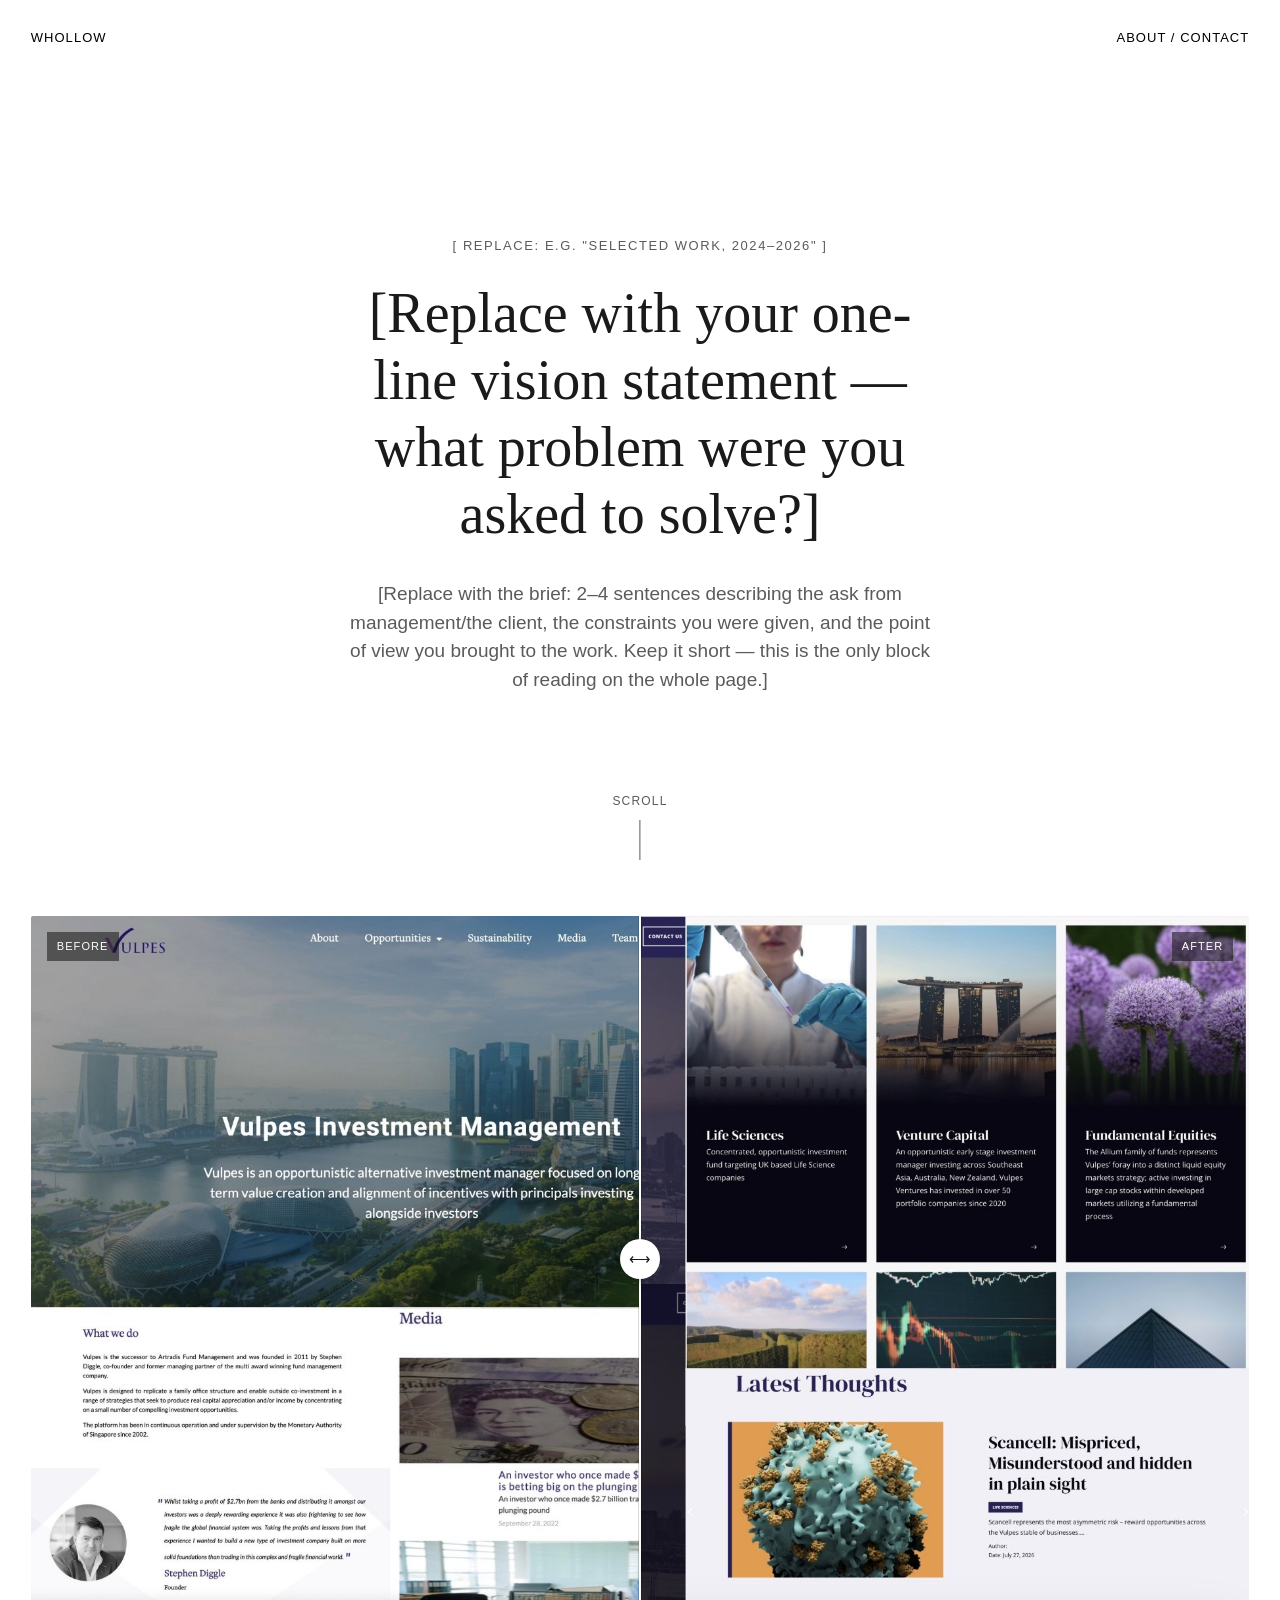
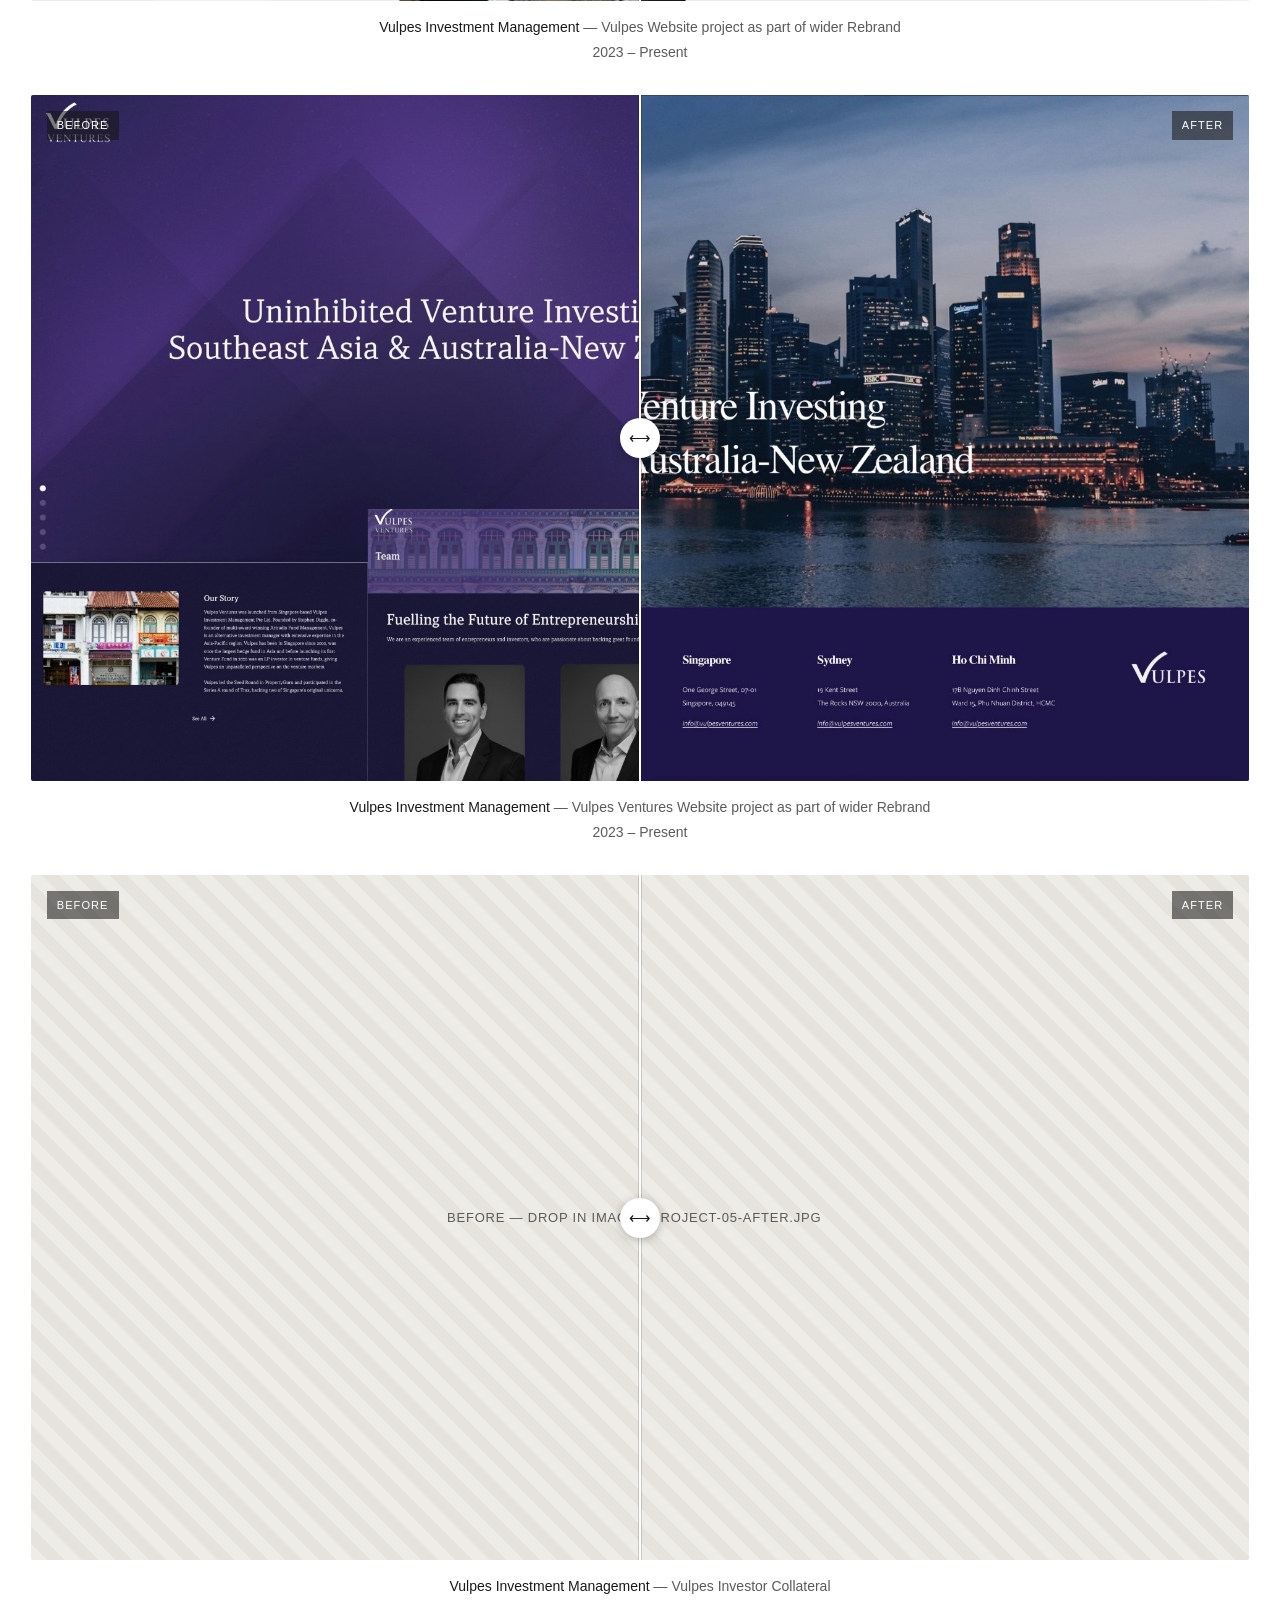
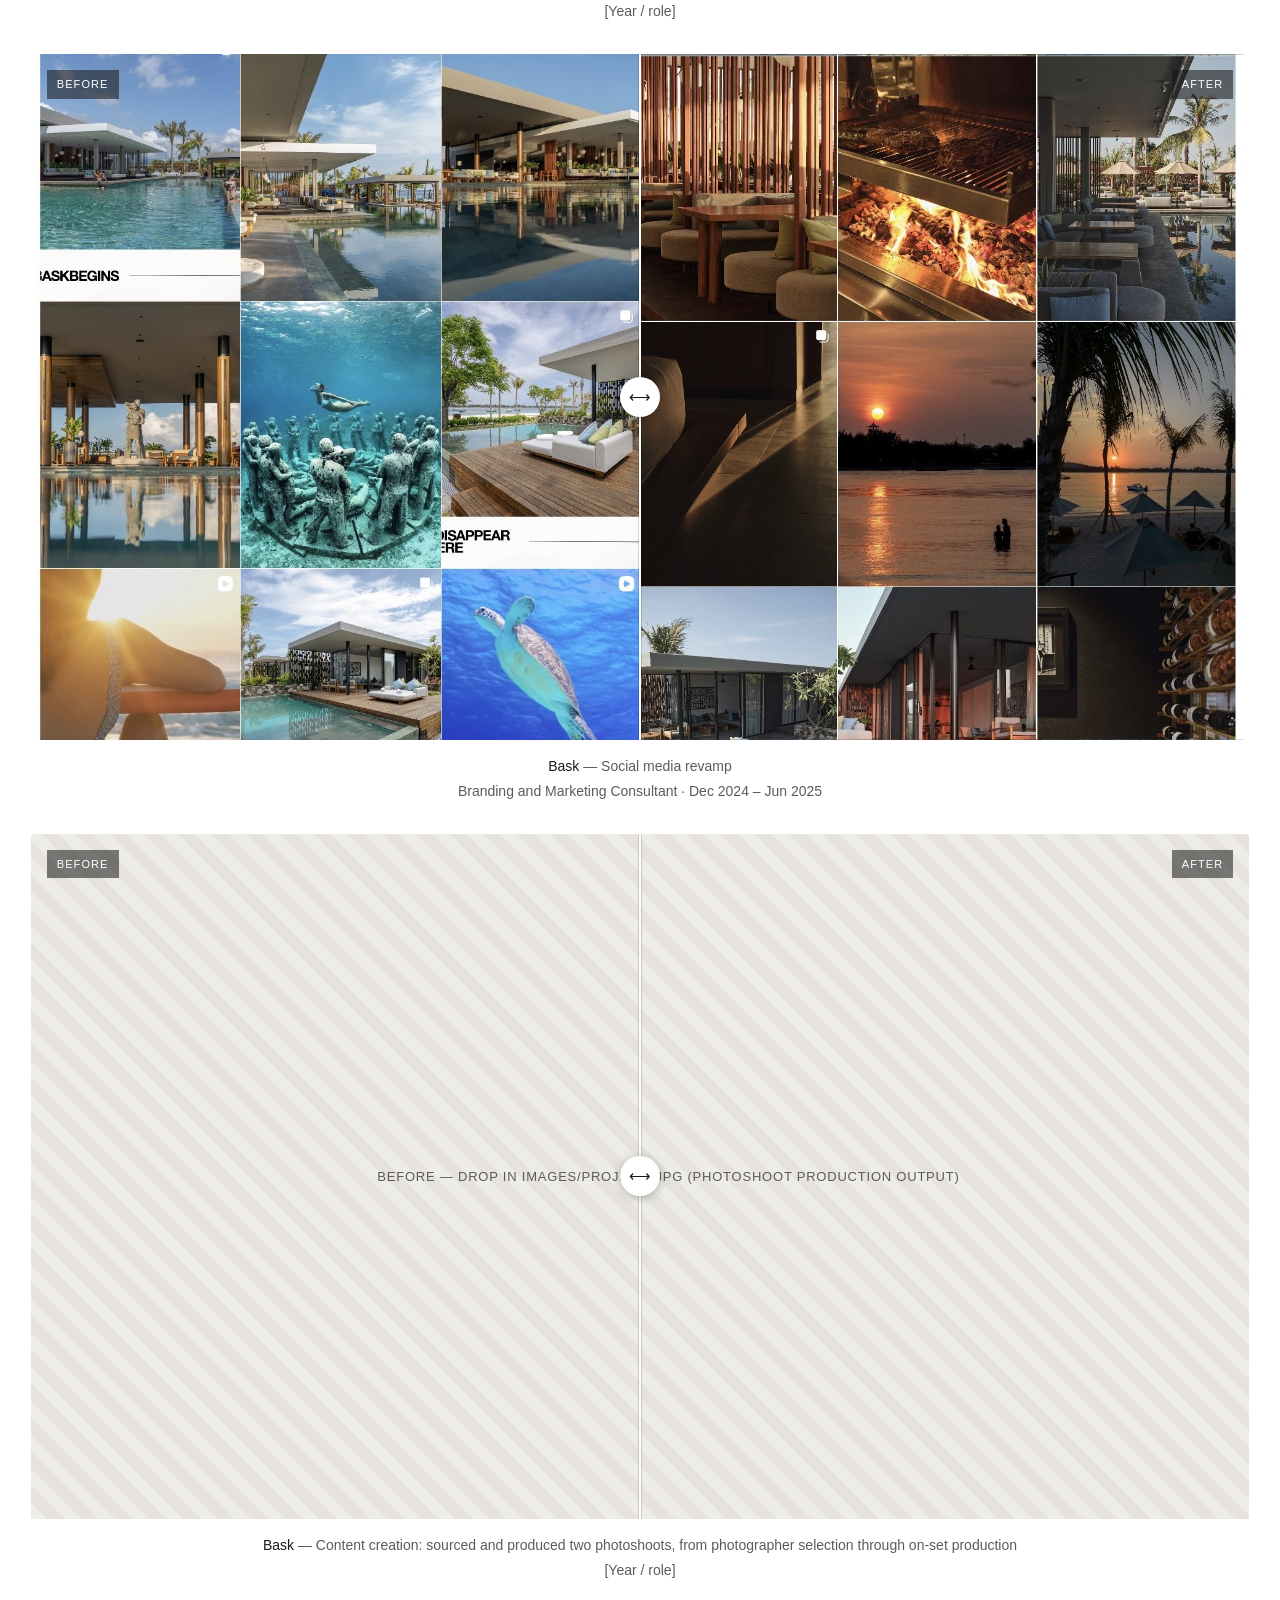
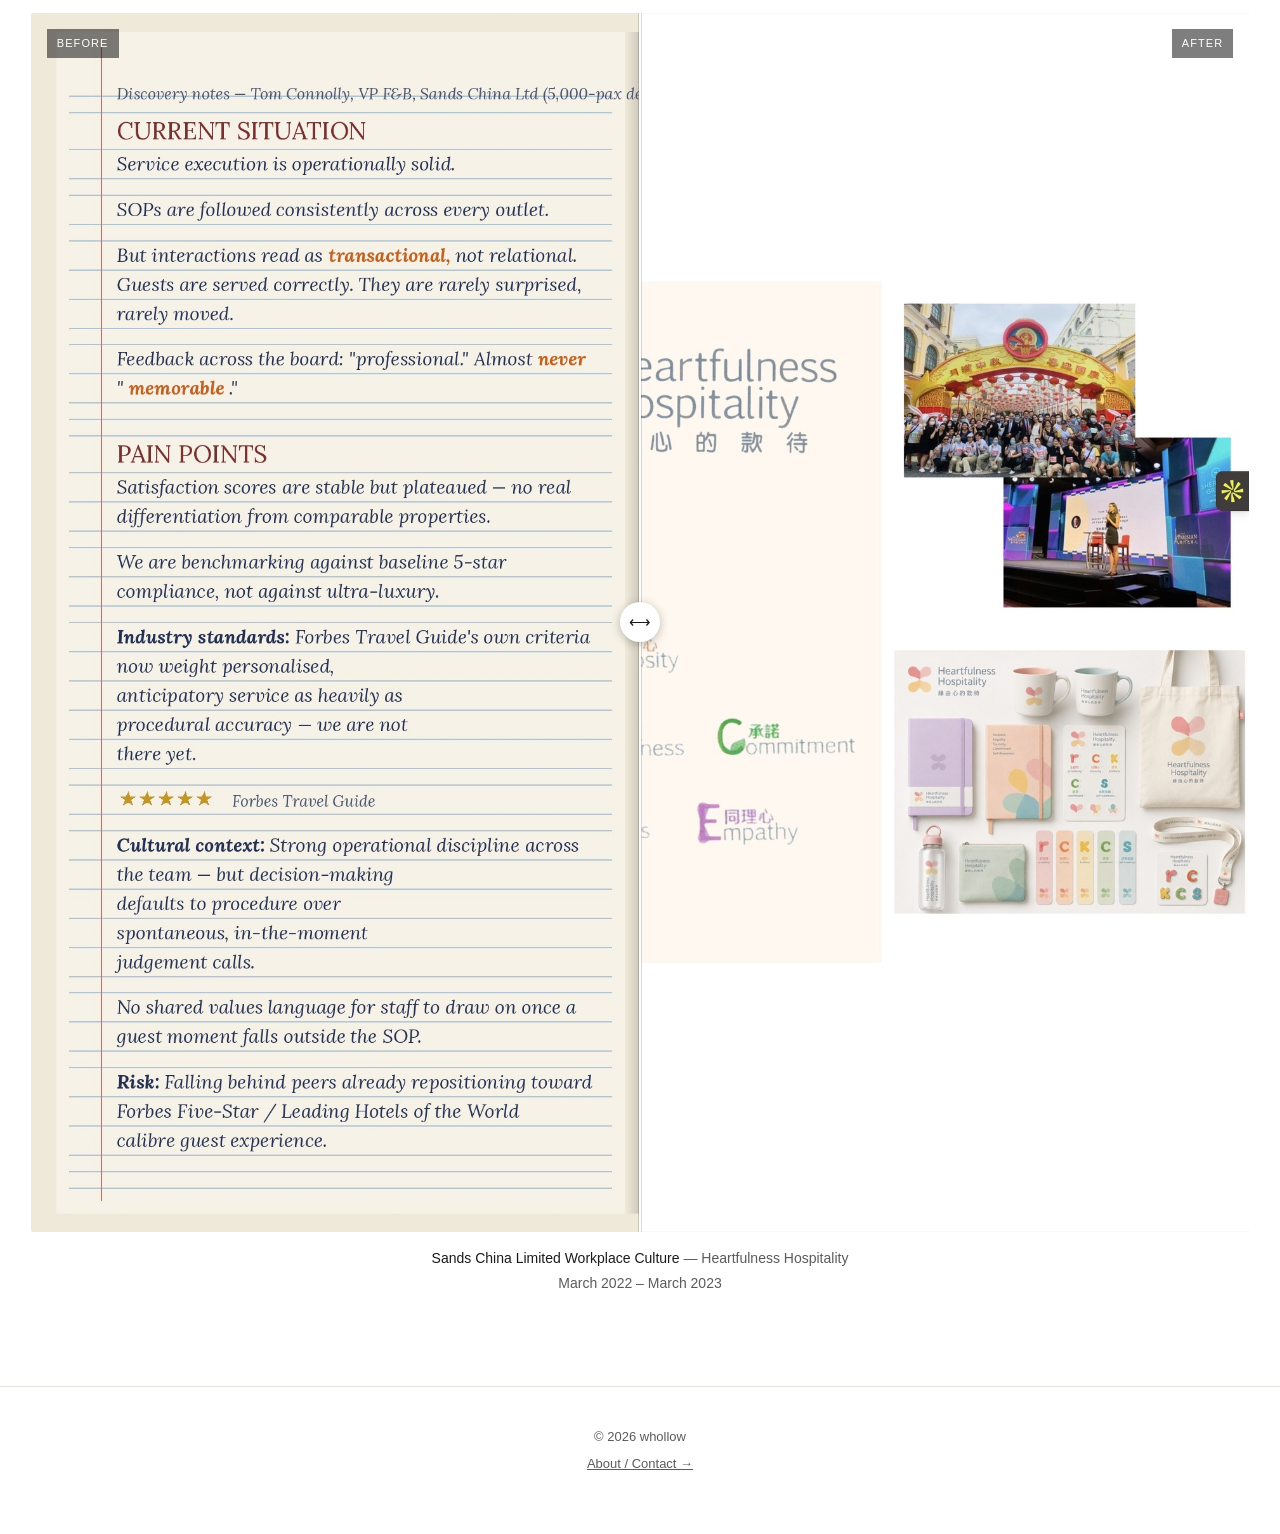
==== commit 70efba20: "Palceholder" ====
--- a/index.html
+++ b/index.html
@@ -117,6 +117,20 @@
   </div>
 
   <div class="work-item">
+    <div class="compare-frame">
+      <div class="compare-placeholder">Before — drop in images/project-06-before.jpg (old collateral)</div>
+      <div class="compare-placeholder compare-reveal">After — drop in images/project-06-after.jpg (photoshoot production output)</div>
+      <span class="compare-label compare-label-before">Before</span>
+      <span class="compare-label compare-label-after">After</span>
+      <div class="compare-handle"></div>
+    </div>
+    <div class="caption">
+      <span><strong>Bask</strong> — Content creation: sourced and produced two photoshoots, from photographer selection through on-set production</span>
+      <span>[Year / role]</span>
+    </div>
+  </div>
+
+  <div class="work-item">
     <div class="compare-frame compare-frame--tall">
       <img class="compare-img compare-base" src="images/project-02-before.jpg" alt="Heartfulness Hospitality — discovery notes, before">
       <img class="compare-img compare-reveal" src="images/project-02-after.jpg" alt="Heartfulness Hospitality — brand identity, values and launch, after">
@@ -133,7 +147,7 @@
   <!-- Duplicate .work-item above for more pieces.
        If a project has no before/after (just one hero image), use the
        simpler single-image pattern instead:
-       <div class="frame"><img src="images/project-06.jpg" alt="Project 06"></div>
+       <div class="frame"><img src="images/project-07.jpg" alt="Project 07"></div>
        (the .frame / .compare-frame classes can be mixed on the same page) -->
 
 </section>
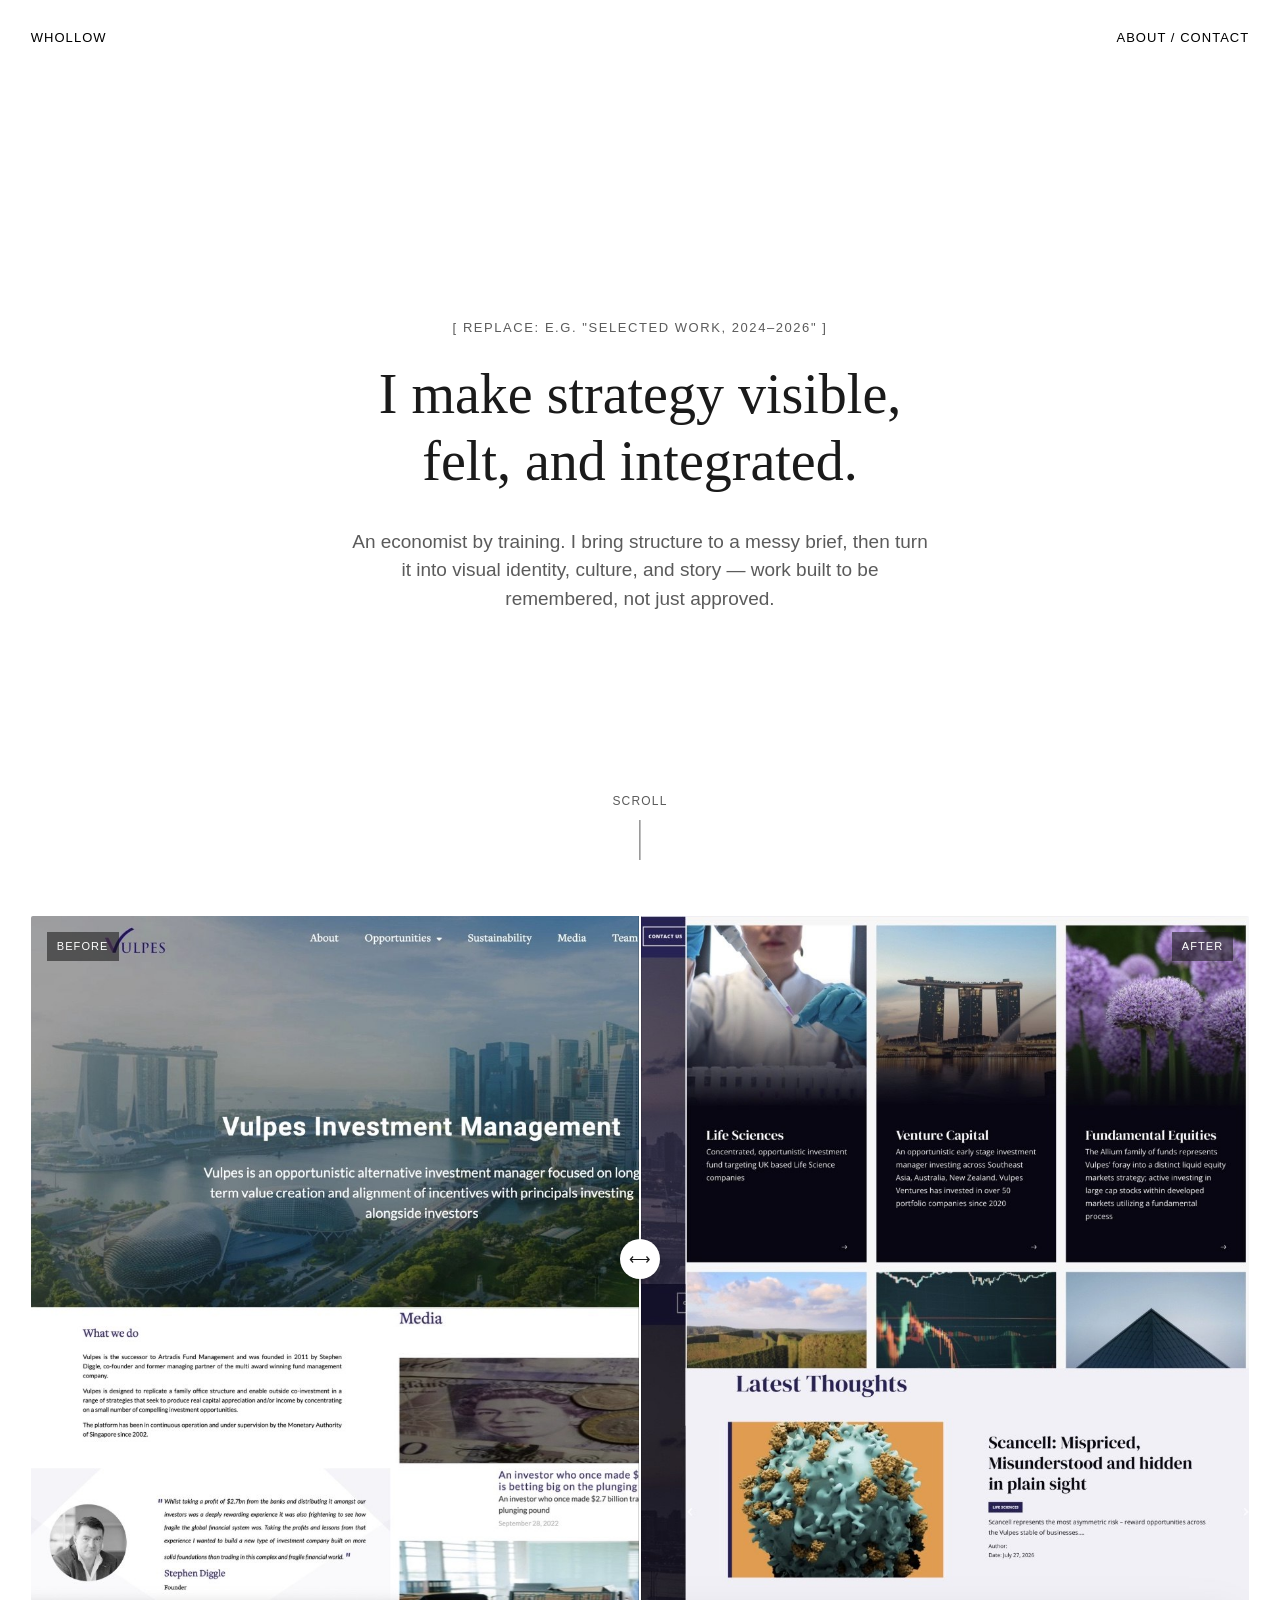
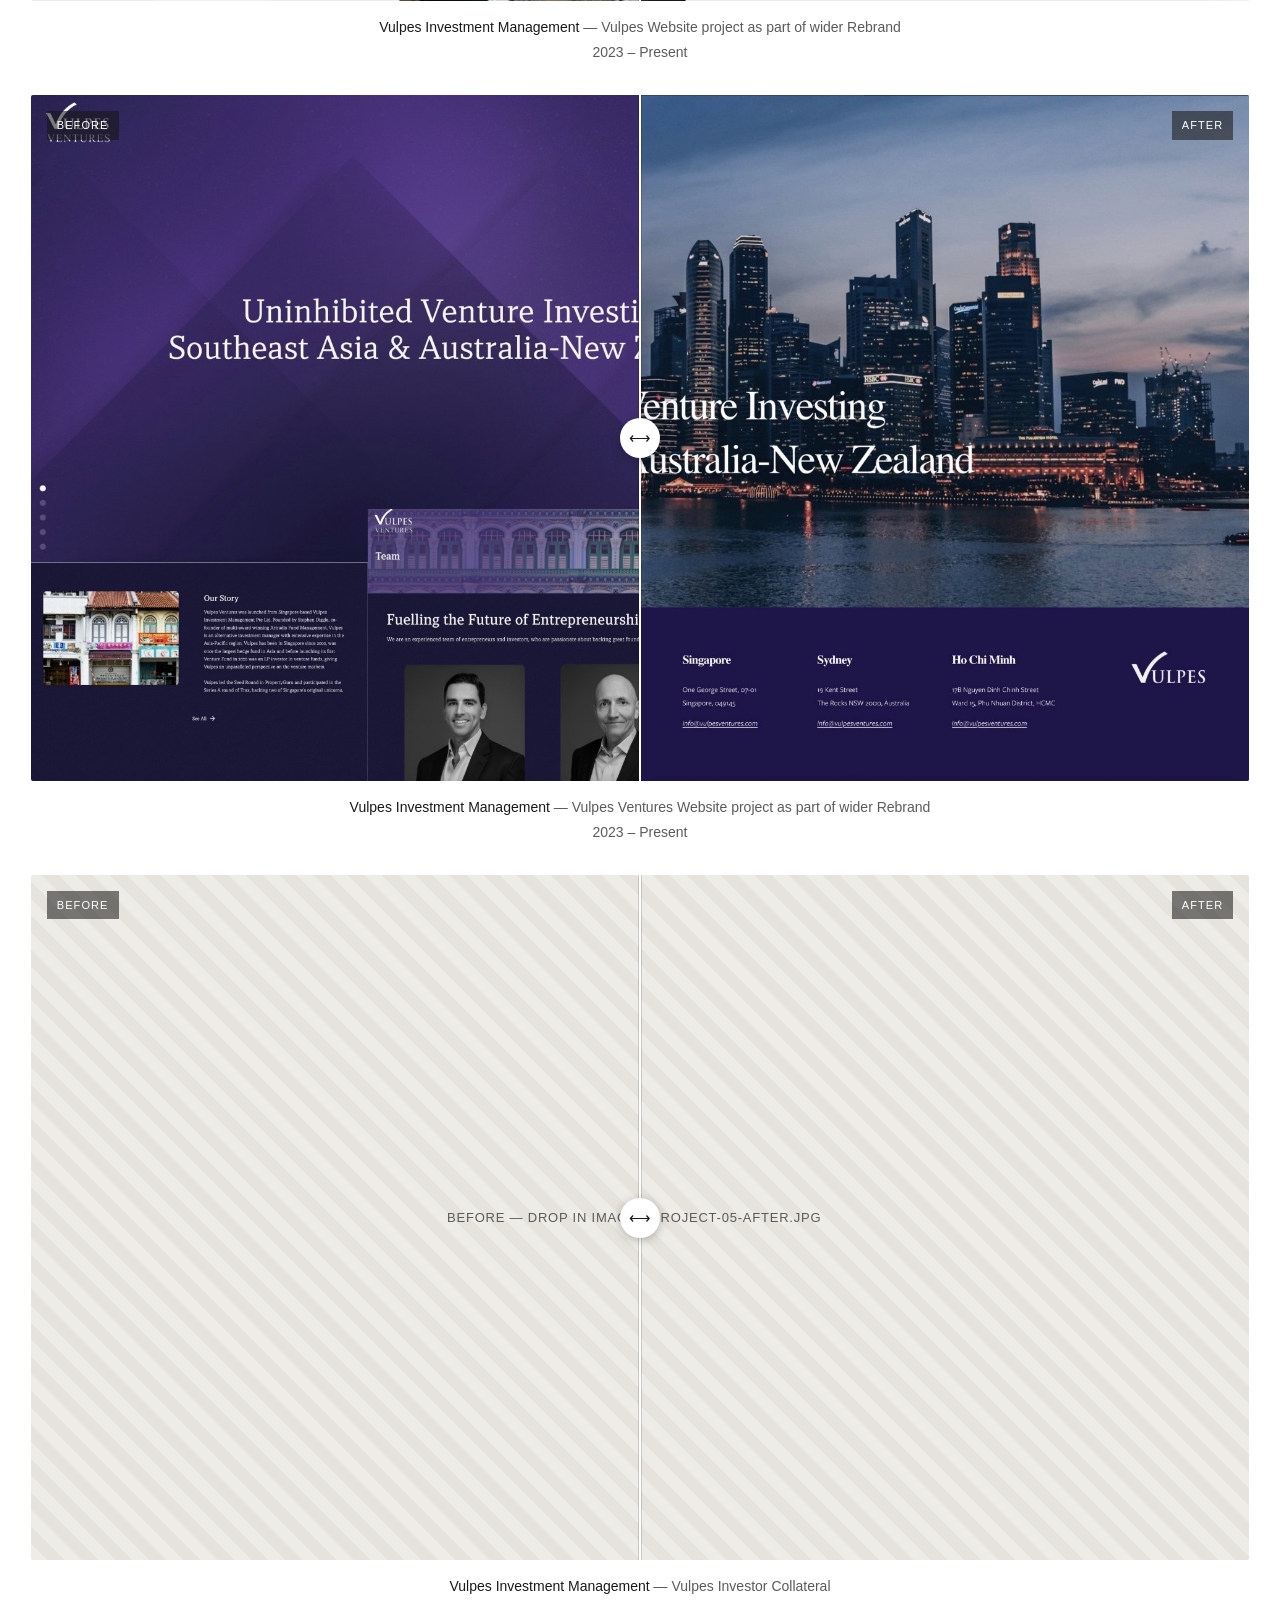
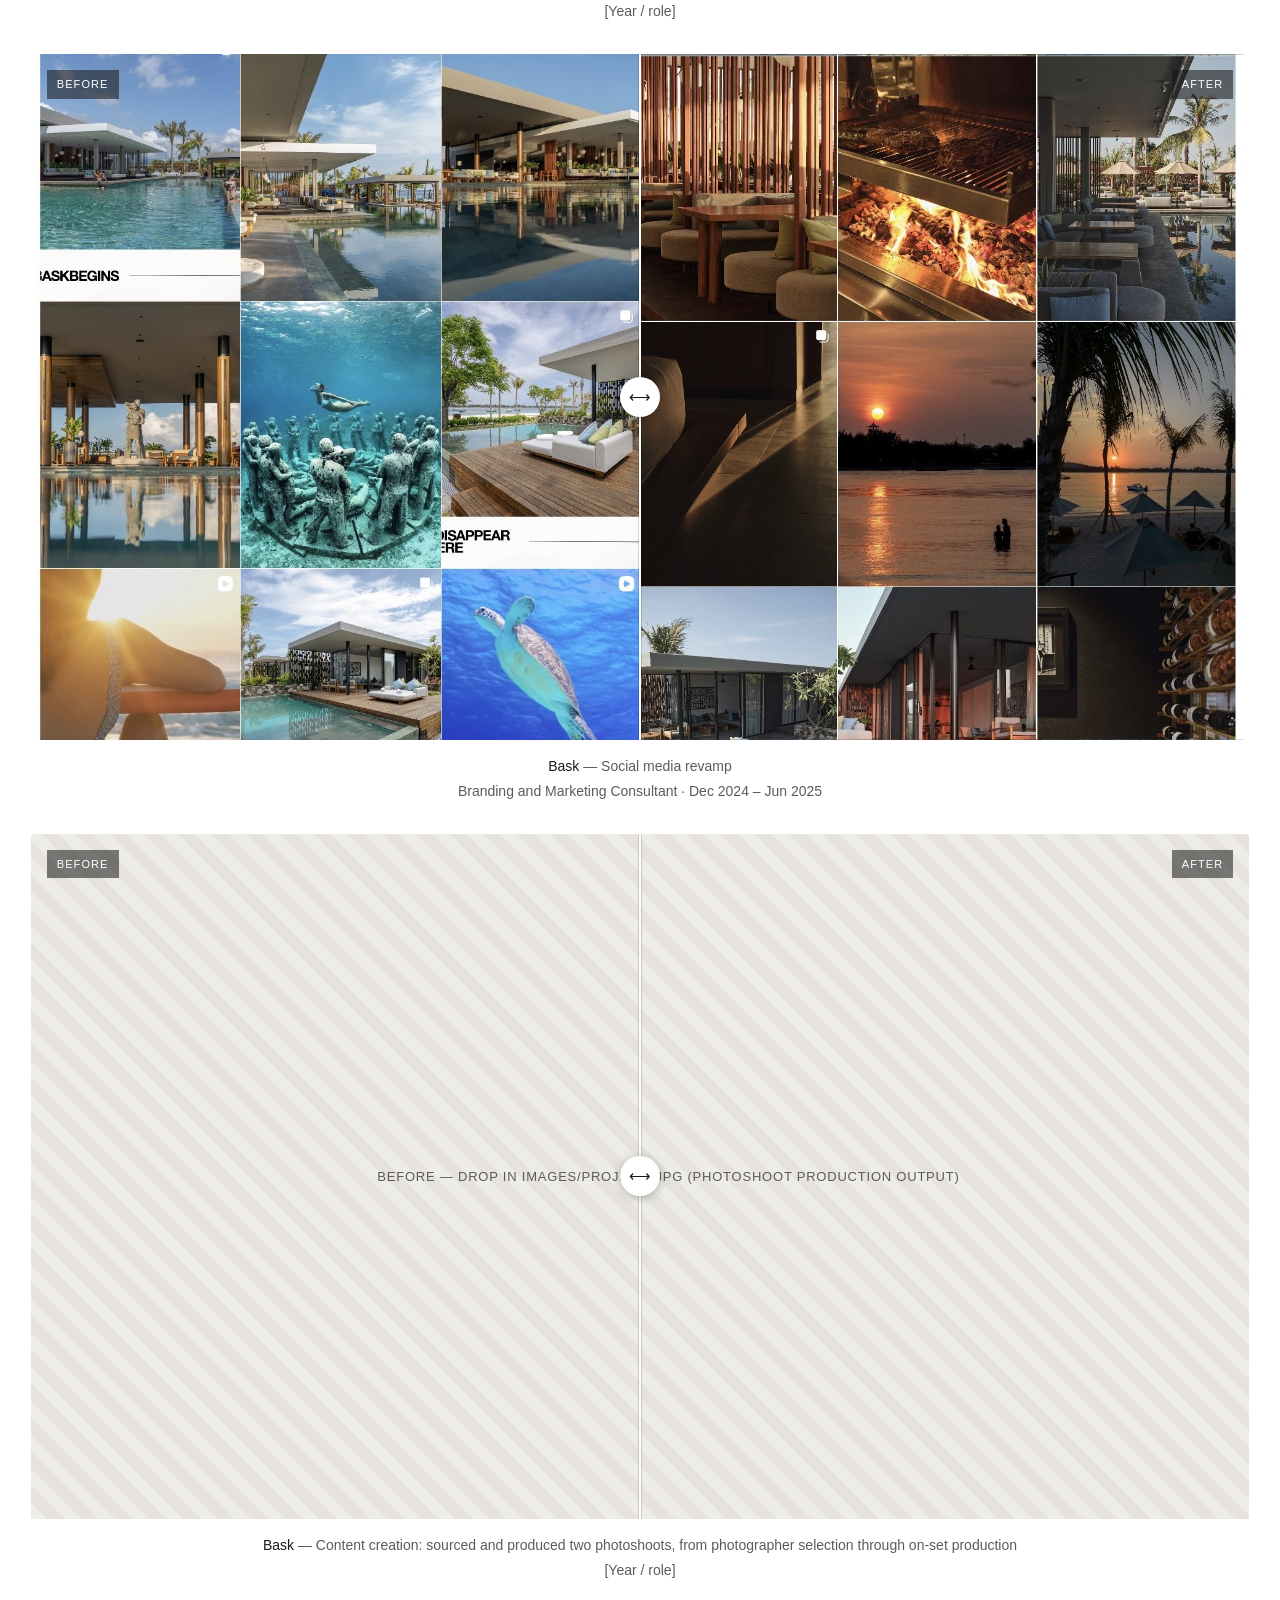
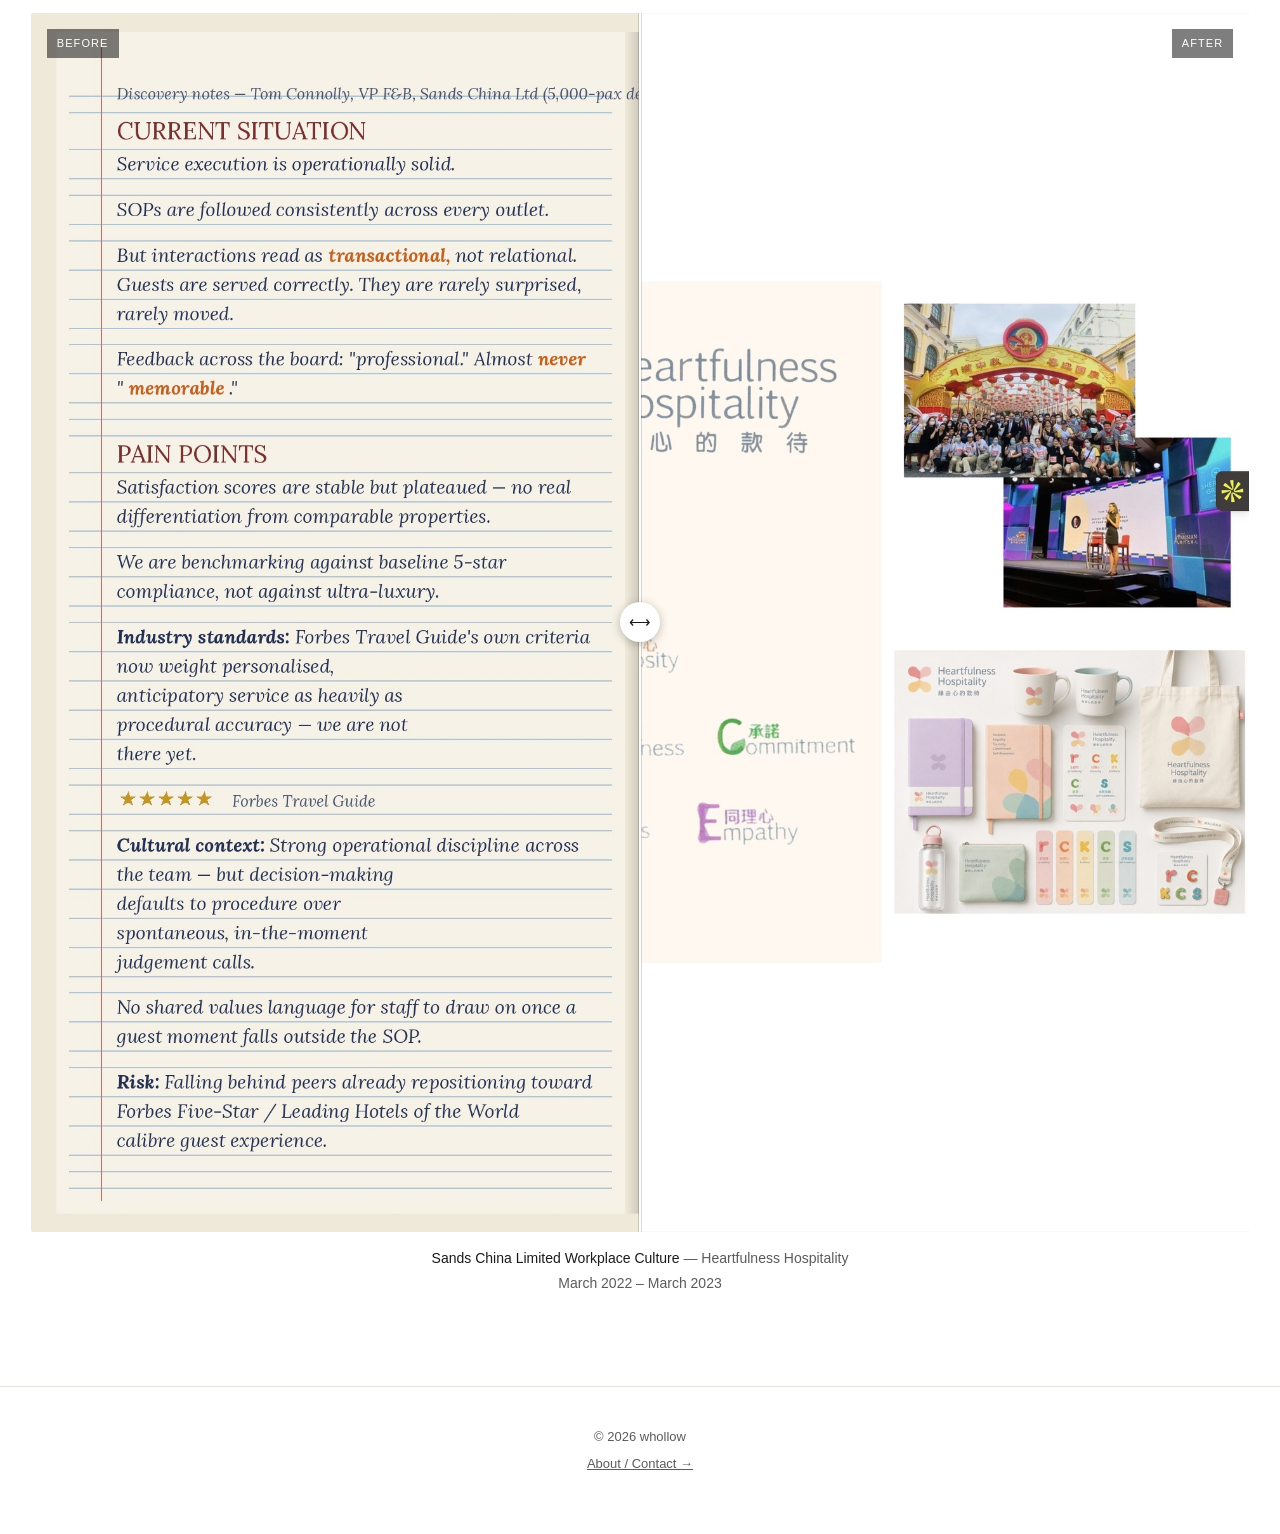
==== commit 3db12187: "header and subheader" ====
--- a/index.html
+++ b/index.html
@@ -28,11 +28,10 @@
      ============================================================ -->
 <section class="hero">
   <div class="eyebrow">[ Replace: e.g. "Selected Work, 2024–2026" ]</div>
-  <h1>[Replace with your one-line vision statement — what problem were you asked to solve?]</h1>
+  <h1>I make strategy visible, felt, and integrated.</h1>
   <p class="brief">
-    [Replace with the brief: 2–4 sentences describing the ask from management/the client,
-    the constraints you were given, and the point of view you brought to the work.
-    Keep it short — this is the only block of reading on the whole page.]
+    An economist by training. I bring structure to a messy brief, then turn it into
+    visual identity, culture, and story — work built to be remembered, not just approved.
   </p>
   <div class="scroll-cue">Scroll</div>
 </section>
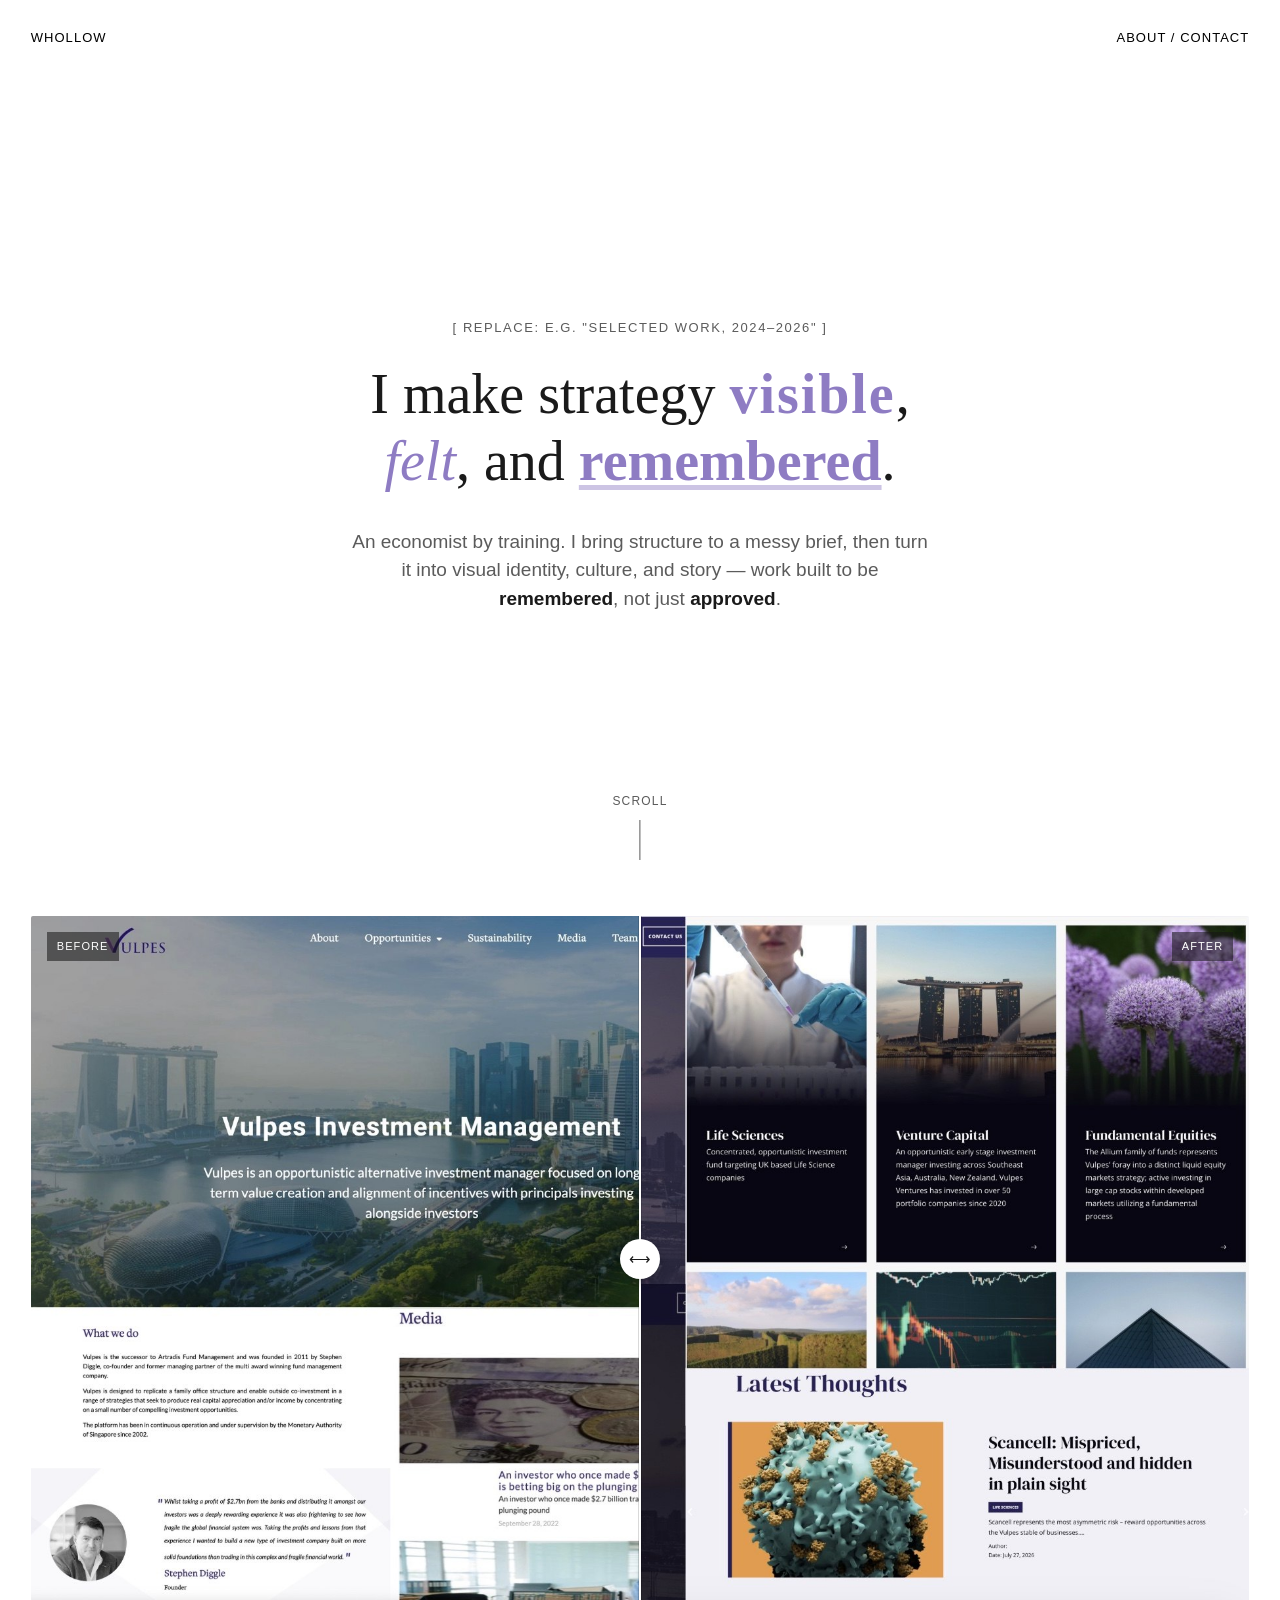
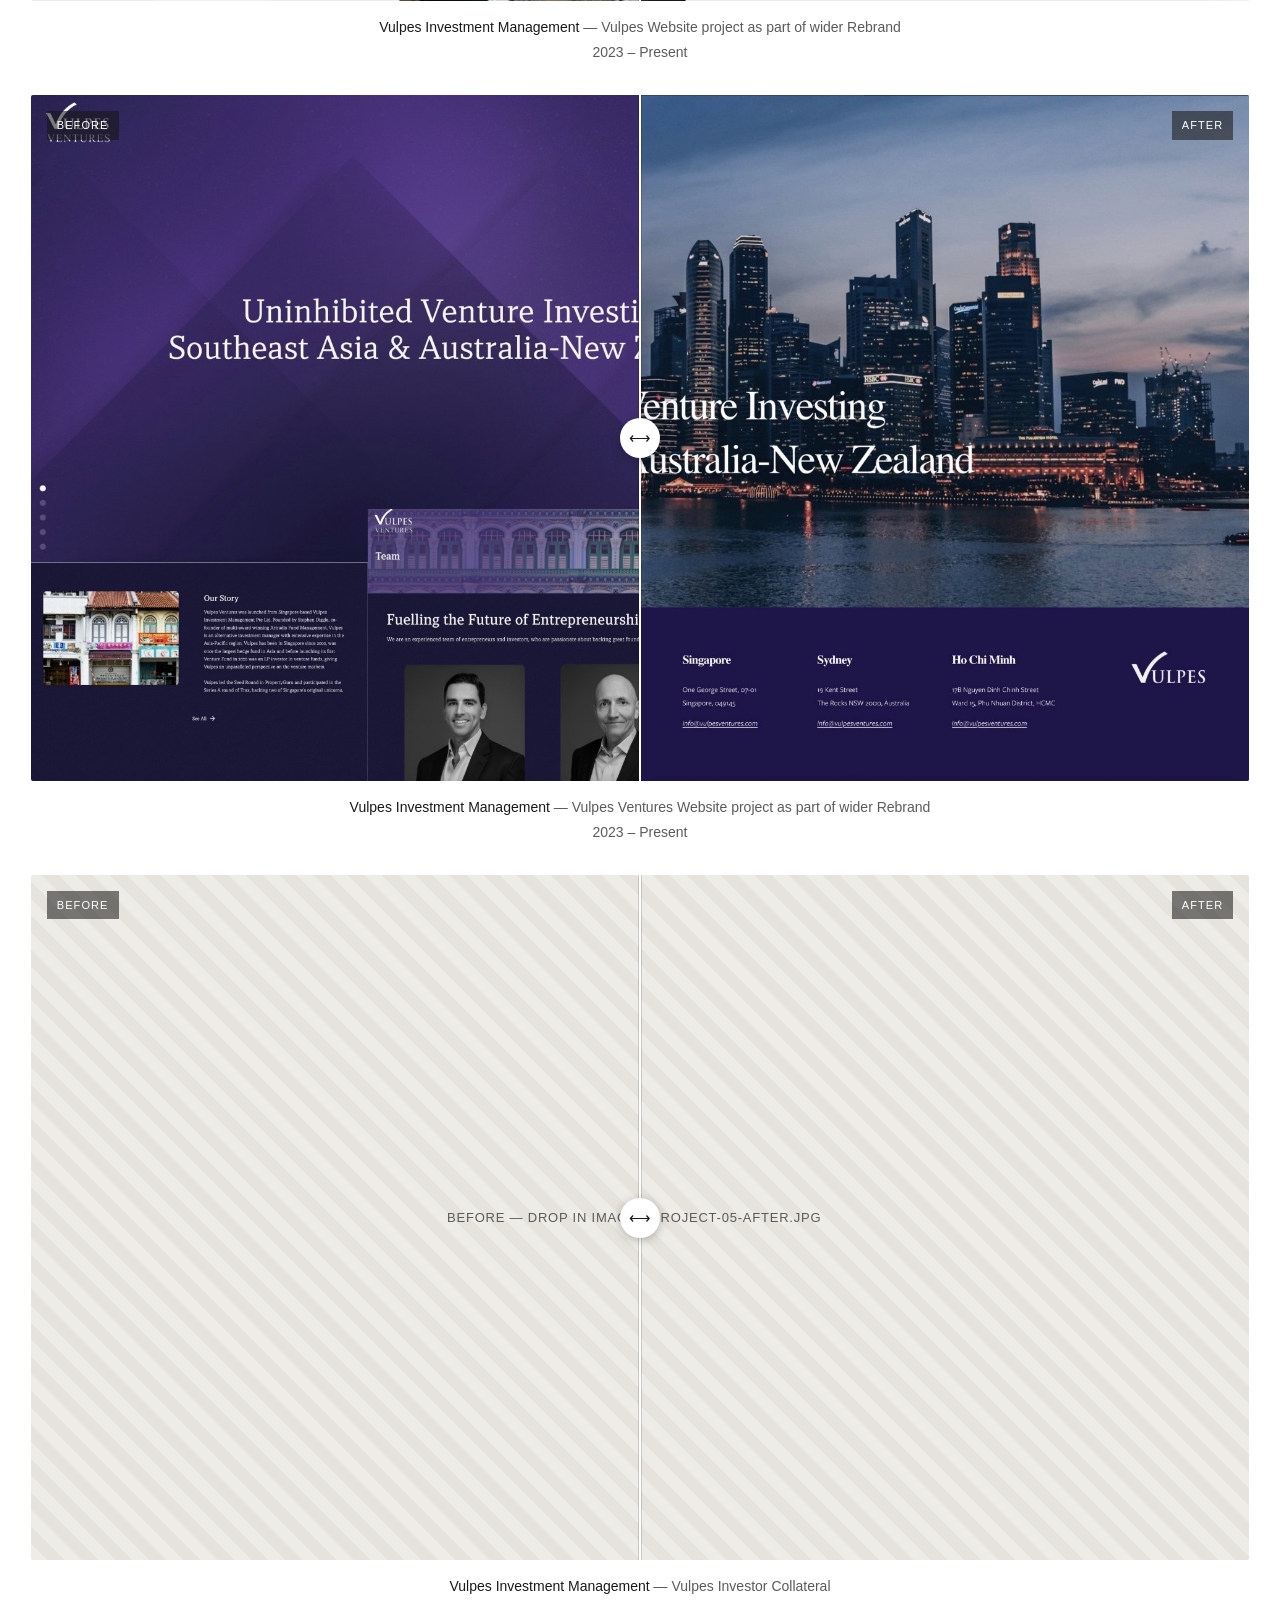
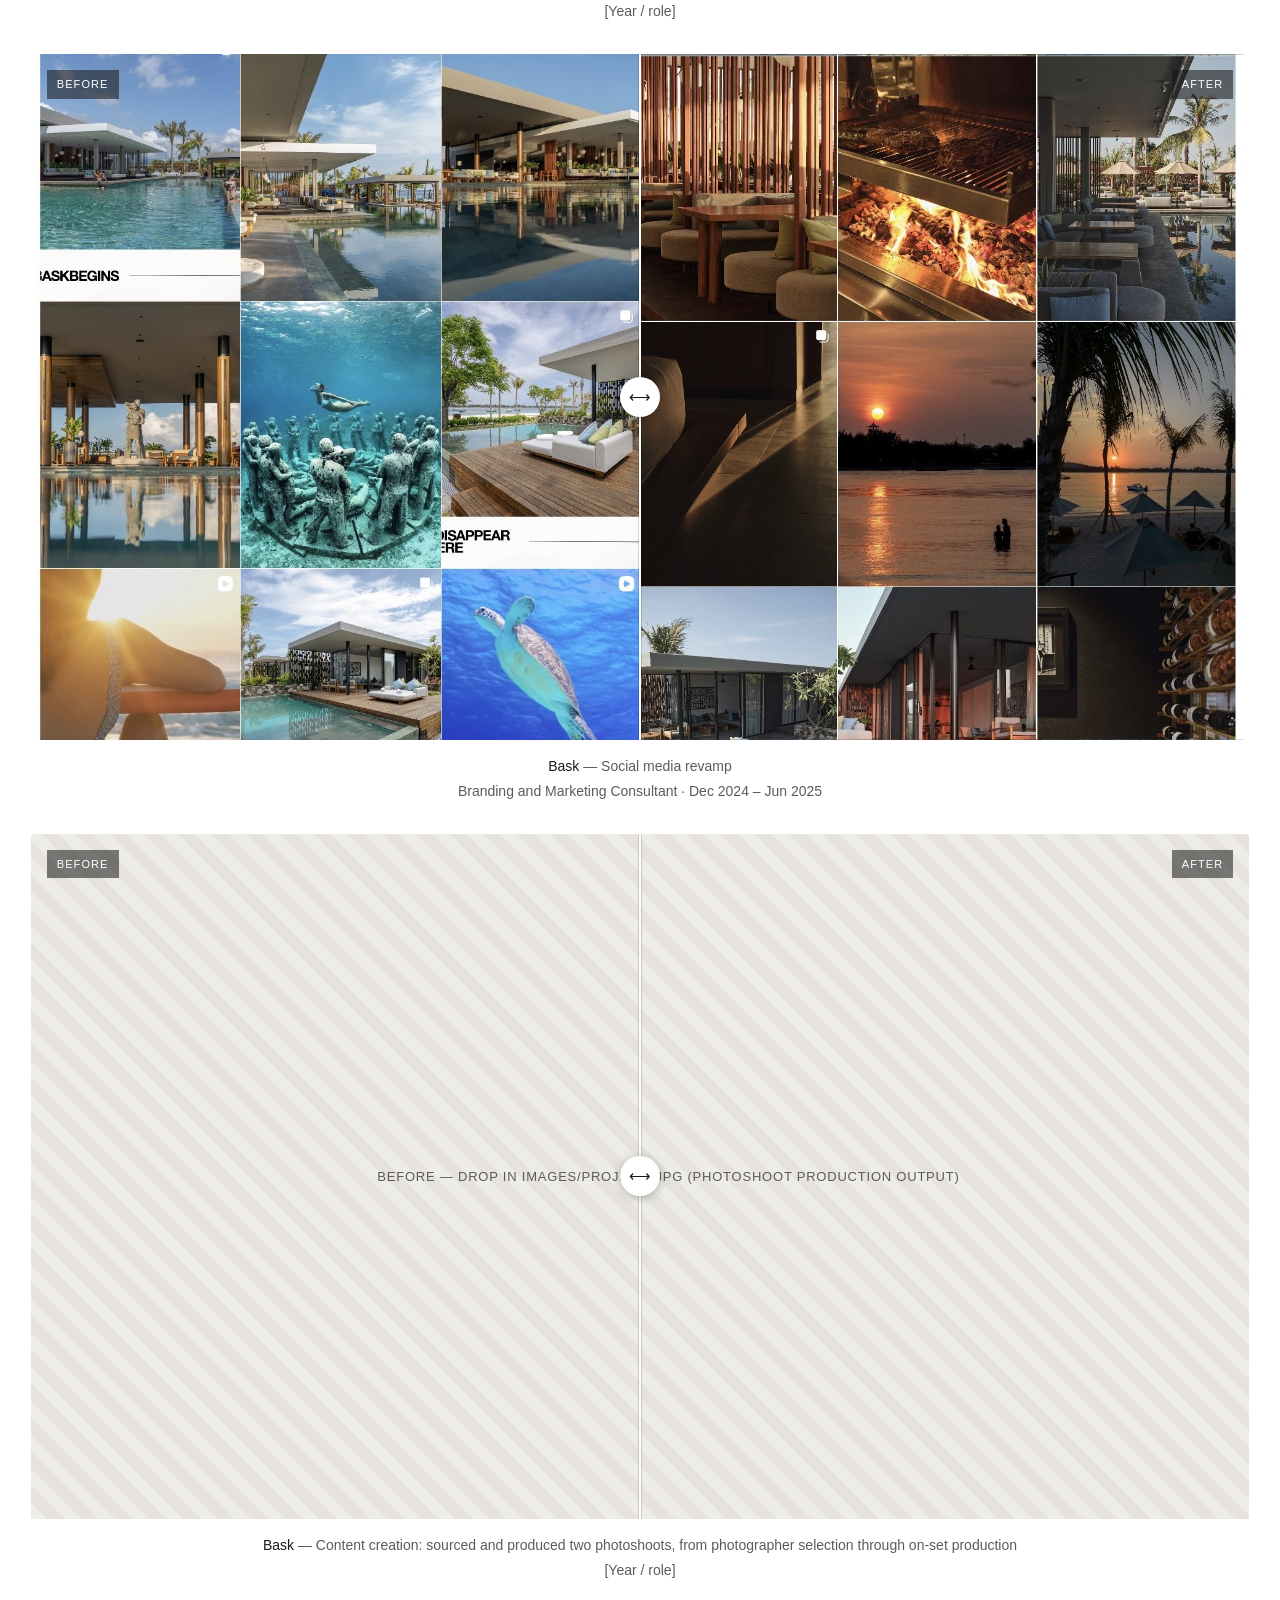
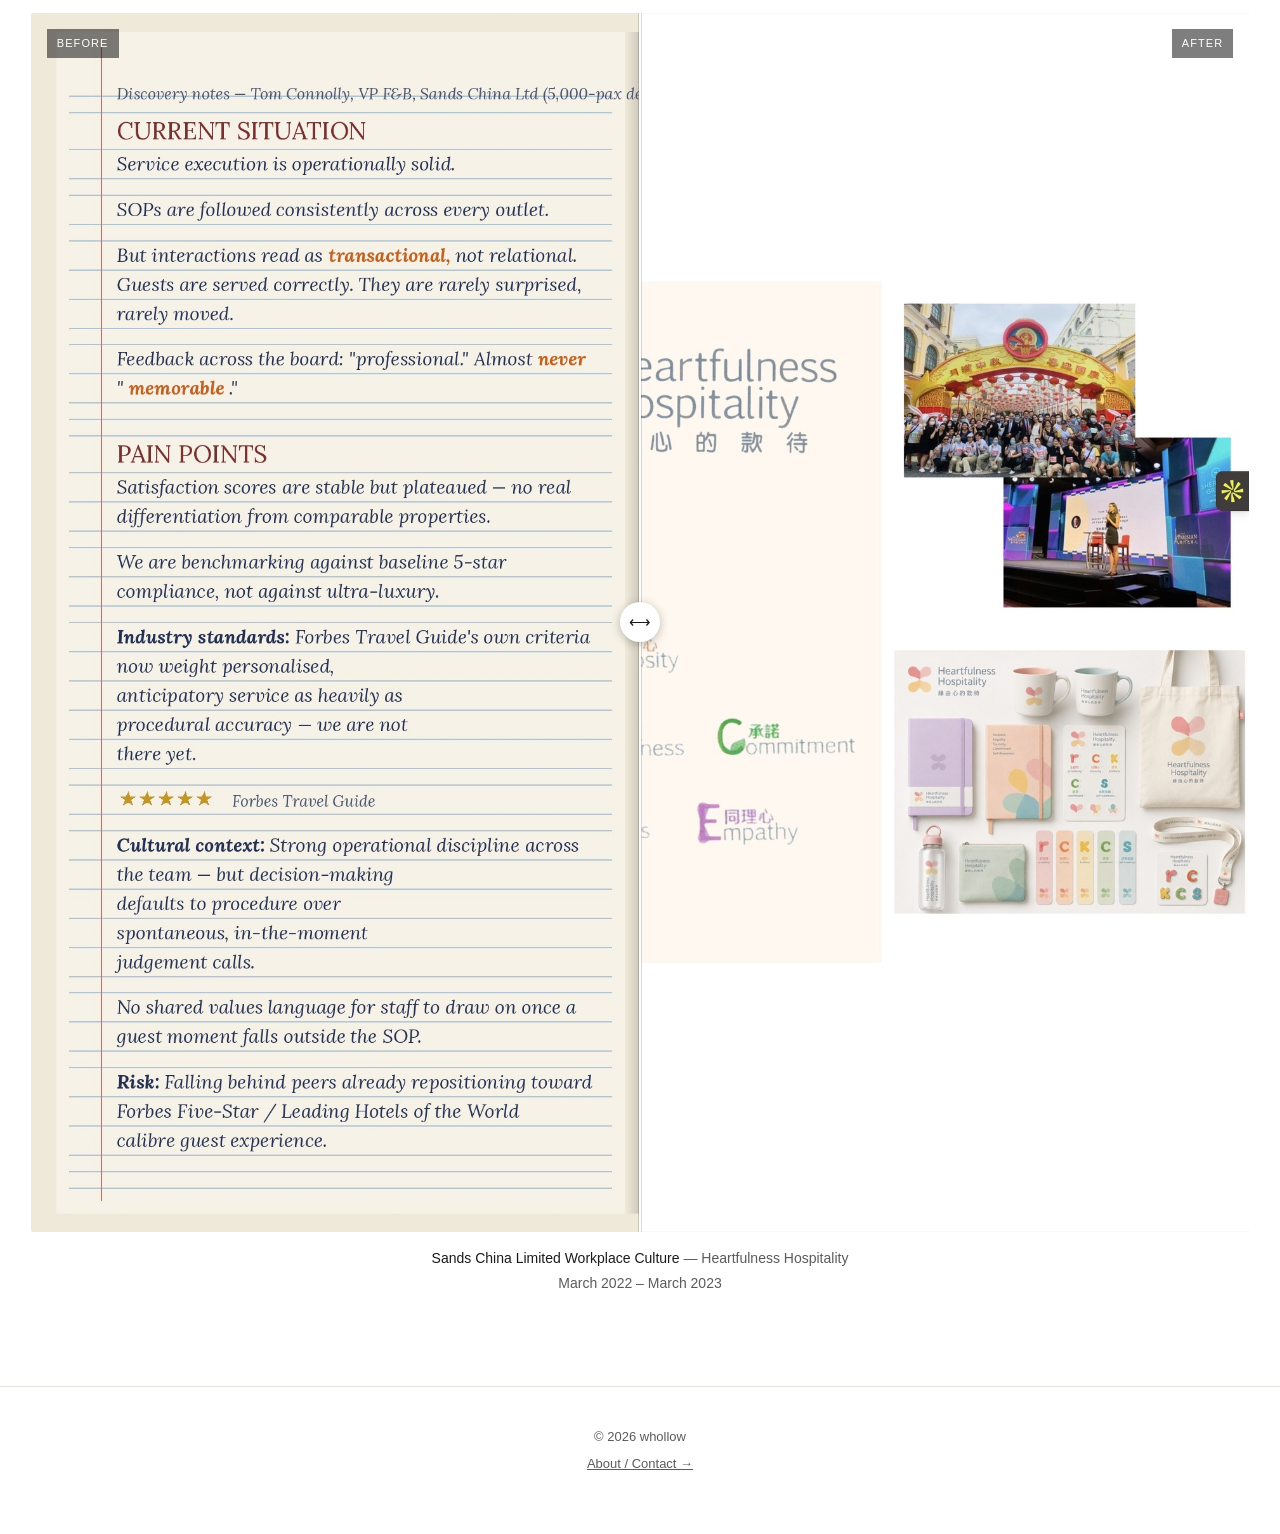
==== commit ed41cc84: "Colur purple in title" ====
--- a/index.html
+++ b/index.html
@@ -28,10 +28,10 @@
      ============================================================ -->
 <section class="hero">
   <div class="eyebrow">[ Replace: e.g. "Selected Work, 2024–2026" ]</div>
-  <h1>I make strategy visible, felt, and integrated.</h1>
+  <h1>I make strategy <span class="word-visible">visible</span>, <span class="word-felt">felt</span>, and <span class="word-remembered">remembered</span>.</h1>
   <p class="brief">
     An economist by training. I bring structure to a messy brief, then turn it into
-    visual identity, culture, and story — work built to be remembered, not just approved.
+    visual identity, culture, and story — work built to be <strong>remembered</strong>, not just <strong>approved</strong>.
   </p>
   <div class="scroll-cue">Scroll</div>
 </section>
--- a/css/style.css
+++ b/css/style.css
@@ -8,6 +8,7 @@
   --ink: #1a1a1a;
   --ink-soft: #5b5b5b;
   --line: #e4e2dd;
+  --accent: #8e7cc3;
   --max-w: 1100px;
   --edge: clamp(12px, 2.4vw, 40px);
   --serif: "Georgia", "Iowan Old Style", "Times New Roman", serif;
@@ -80,7 +81,29 @@
   font-size: clamp(32px, 5vw, 56px);
   line-height: 1.2;
   margin: 0 auto 32px;
-  max-width: 20ch;
+  max-width: 22ch;
+}
+
+/* The three words that carry the whole thesis -- each styled to echo
+   its own meaning rather than just bolded uniformly. */
+
+.hero h1 .word-visible {
+  color: var(--accent);
+  font-weight: 700;
+  letter-spacing: 0.035em;
+}
+
+.hero h1 .word-felt {
+  color: var(--accent);
+  font-style: italic;
+}
+
+.hero h1 .word-remembered {
+  color: var(--accent);
+  font-weight: 700;
+  text-decoration: underline;
+  text-decoration-color: rgba(142, 124, 195, 0.45);
+  text-underline-offset: 5px;
 }
 
 .hero .brief {
@@ -88,6 +111,11 @@
   color: var(--ink-soft);
   max-width: 55ch;
   margin: 0 auto;
+}
+
+.hero .brief strong {
+  color: var(--ink);
+  font-weight: 600;
 }
 
 .scroll-cue {
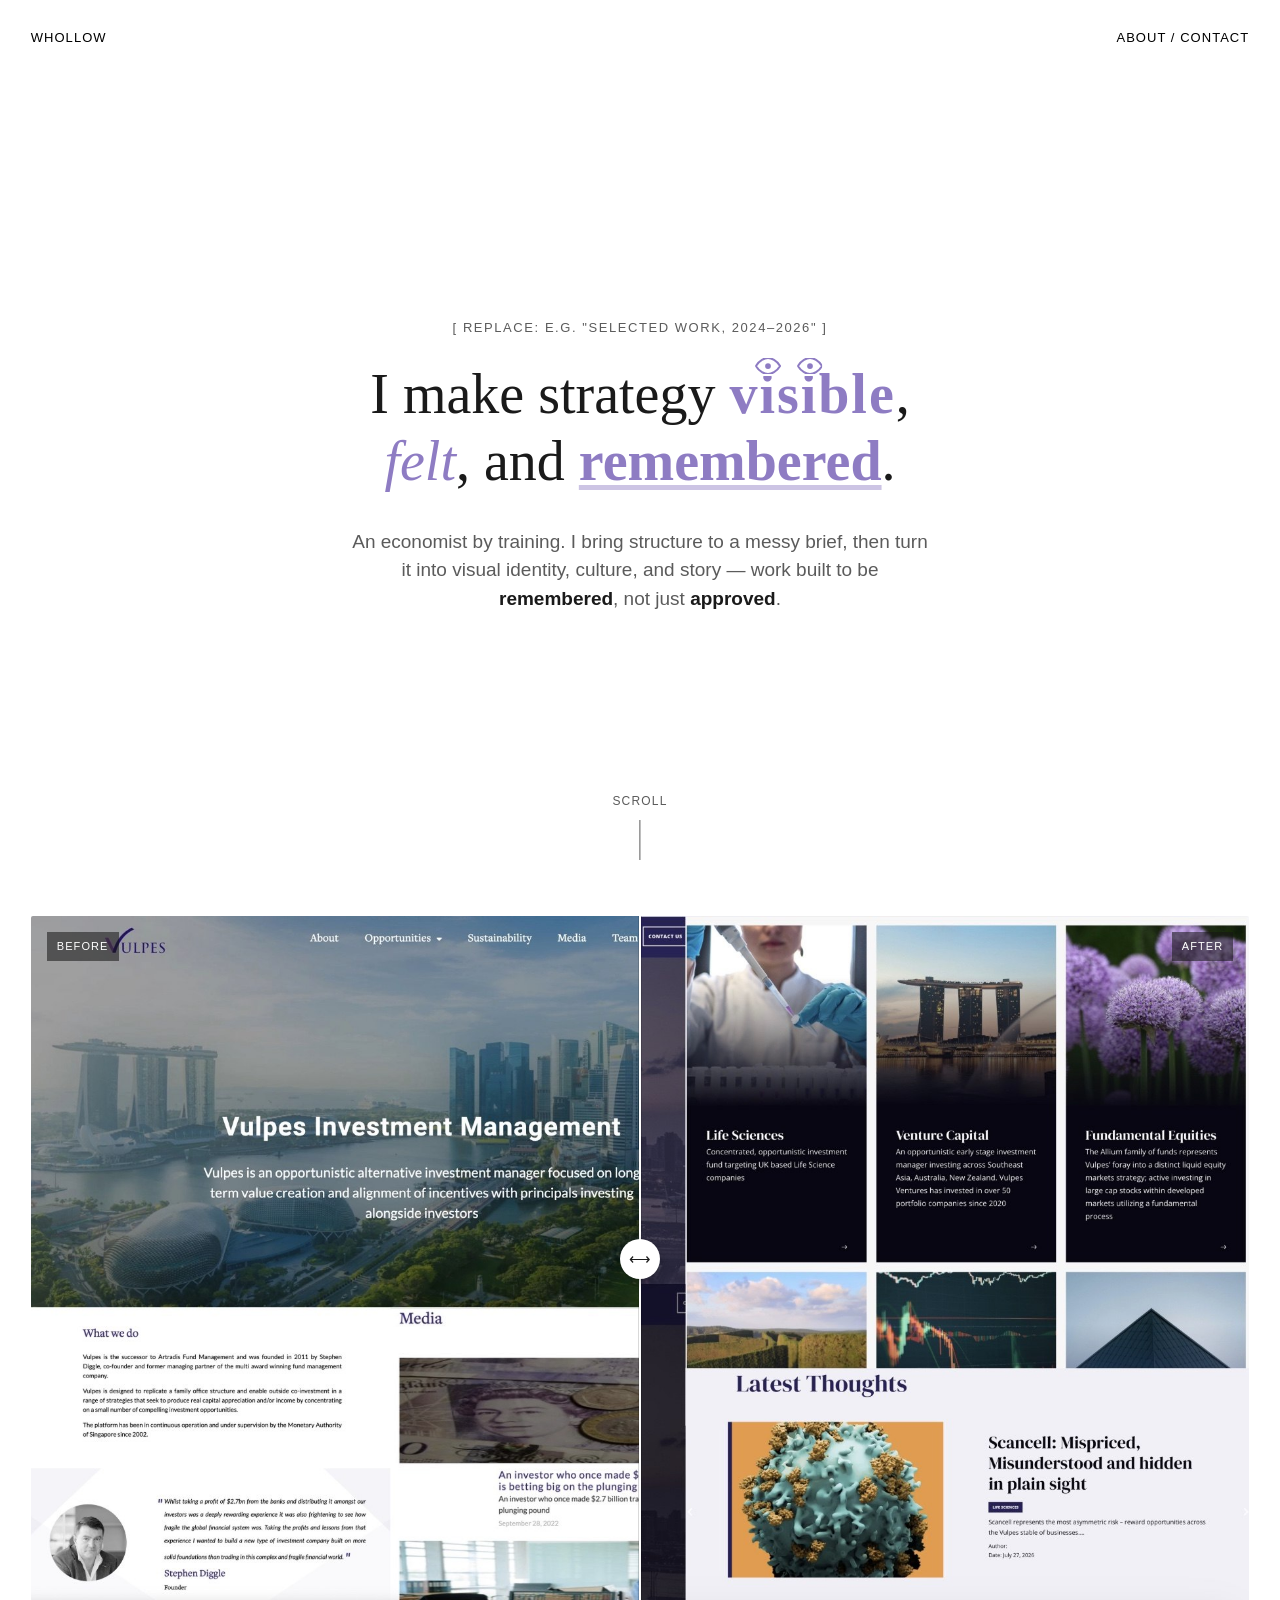
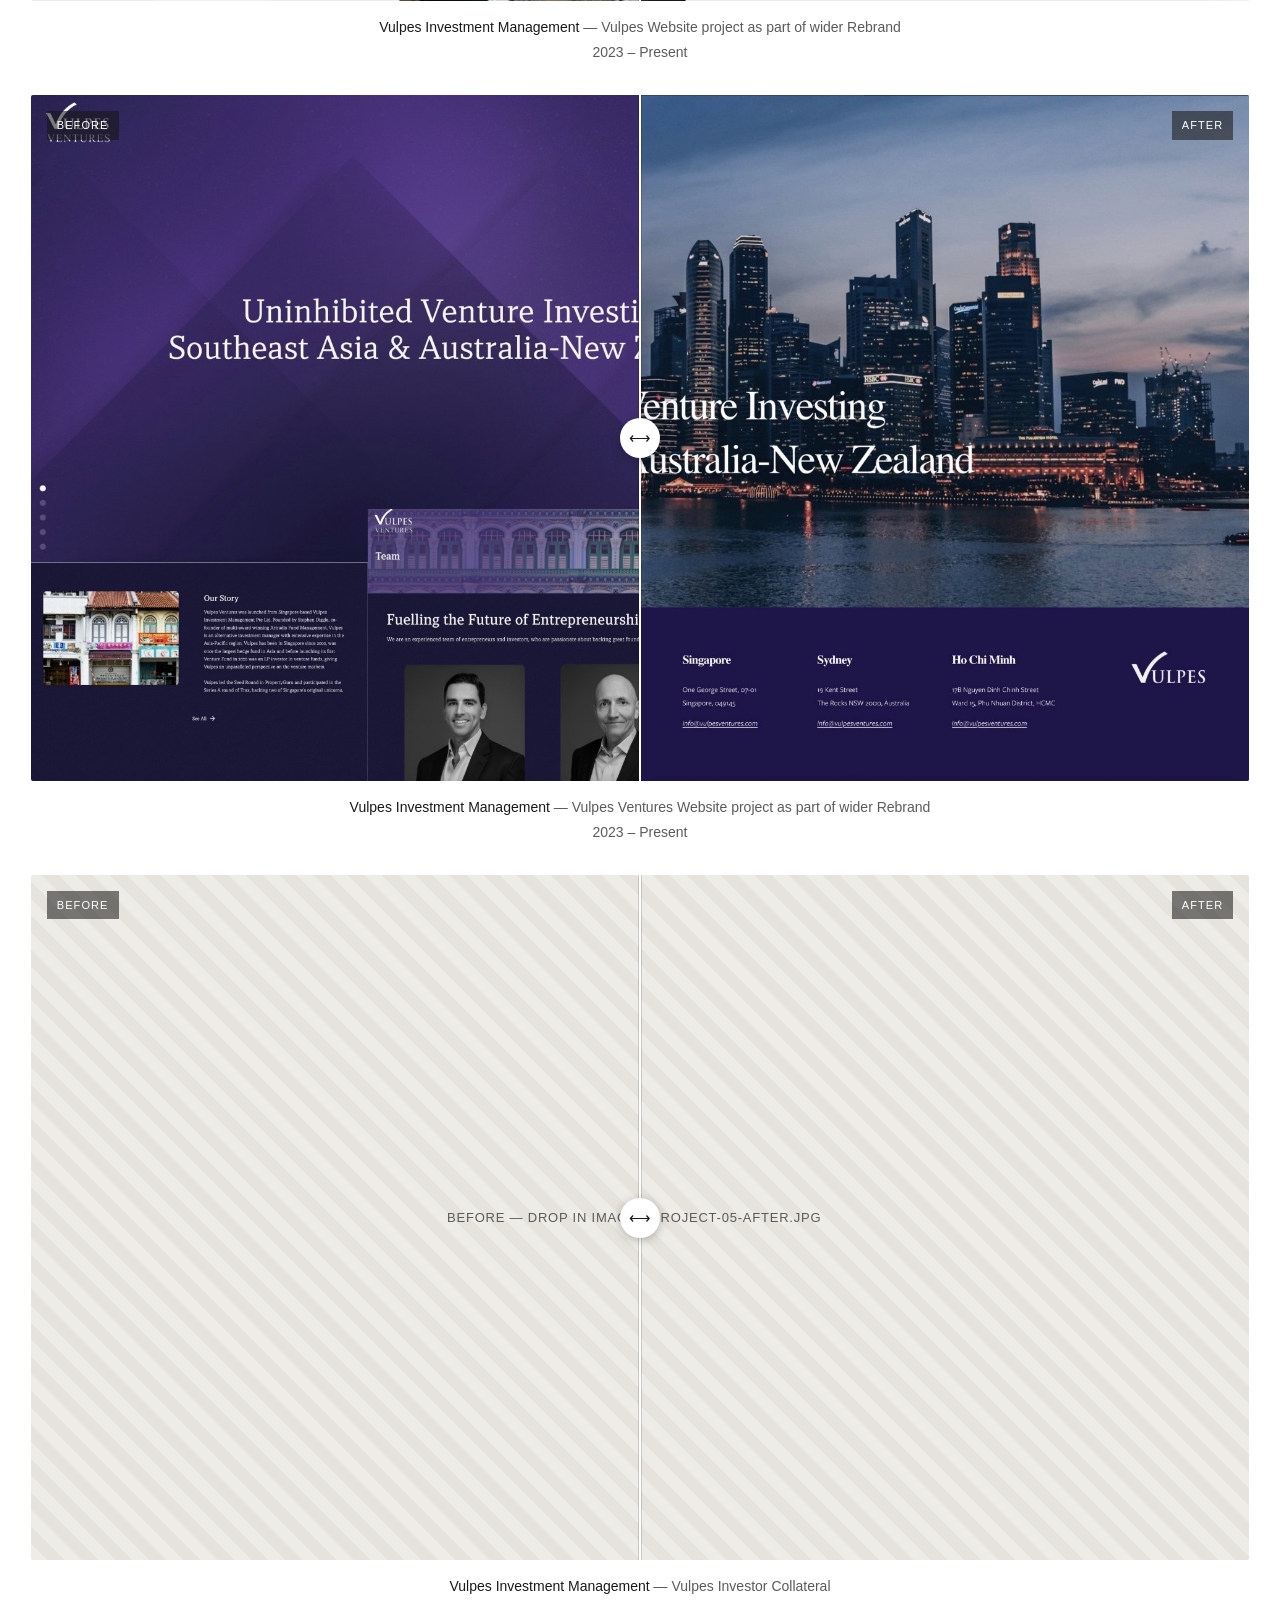
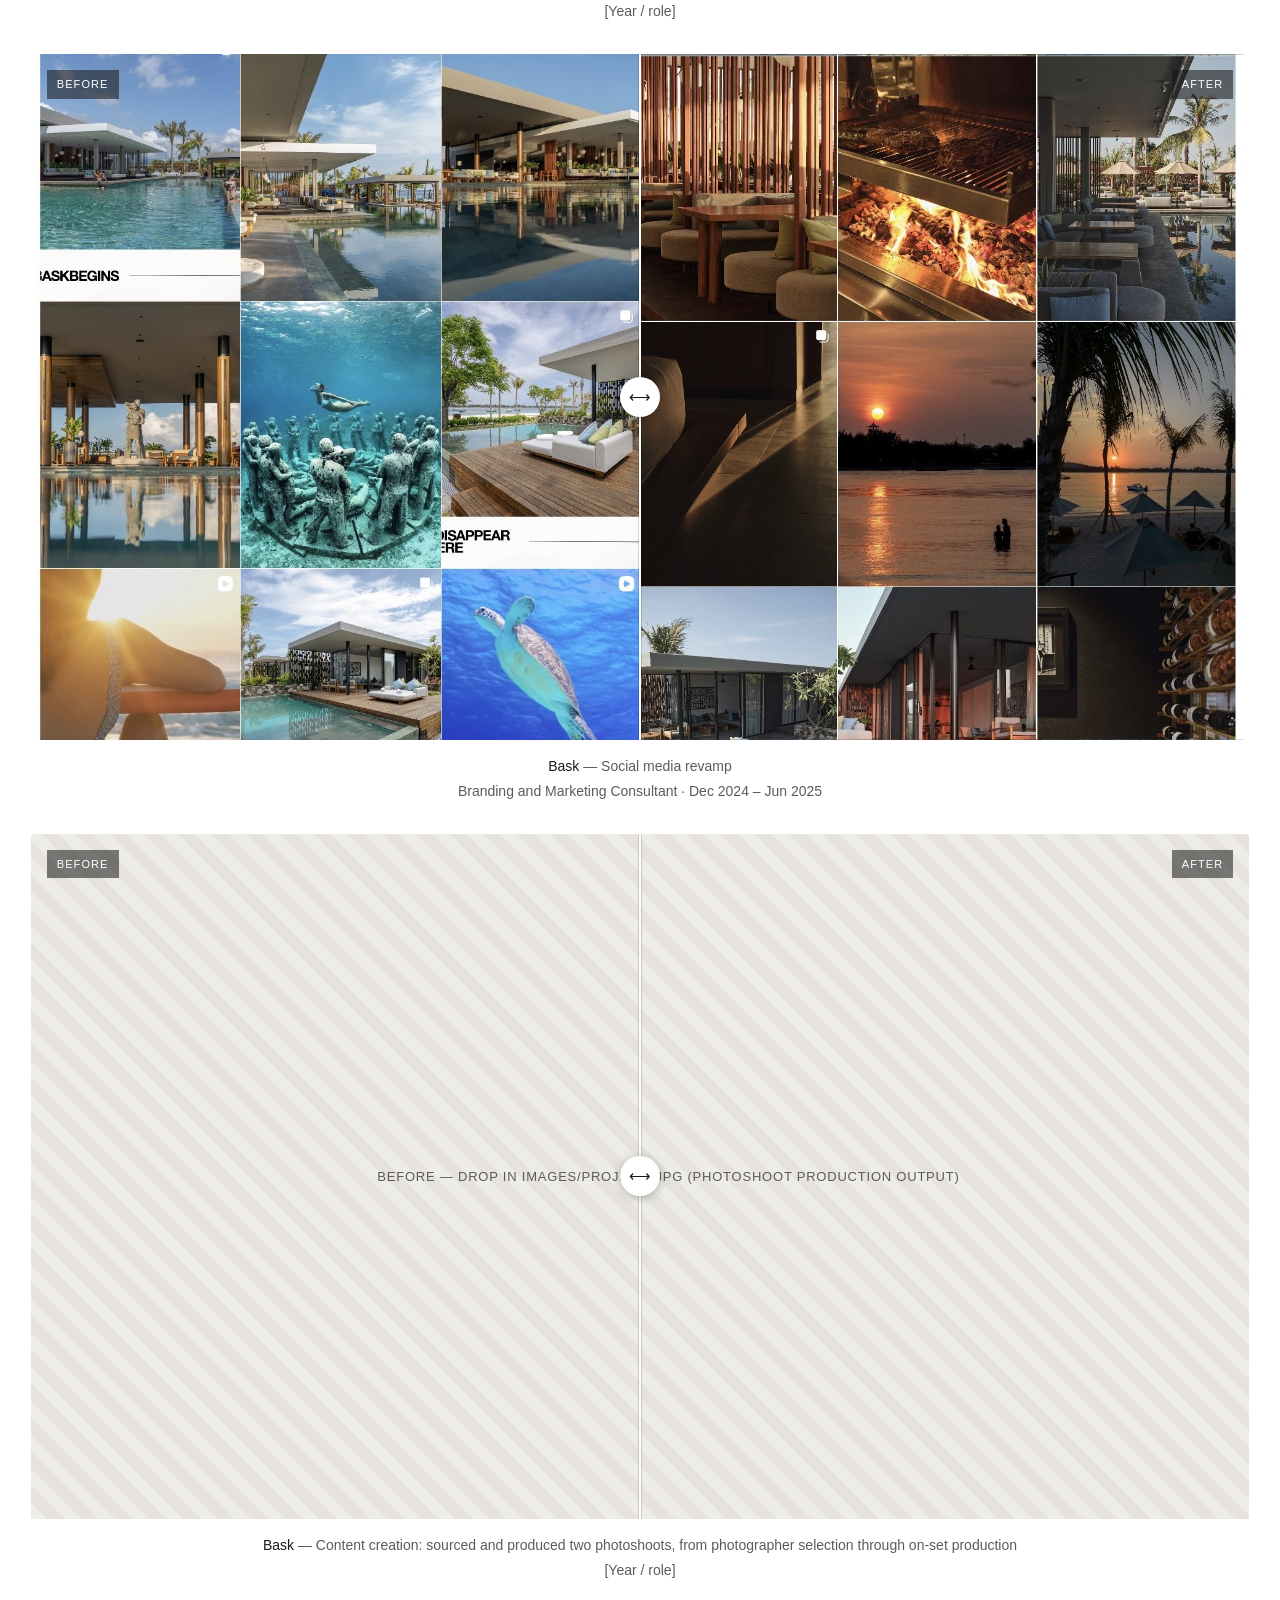
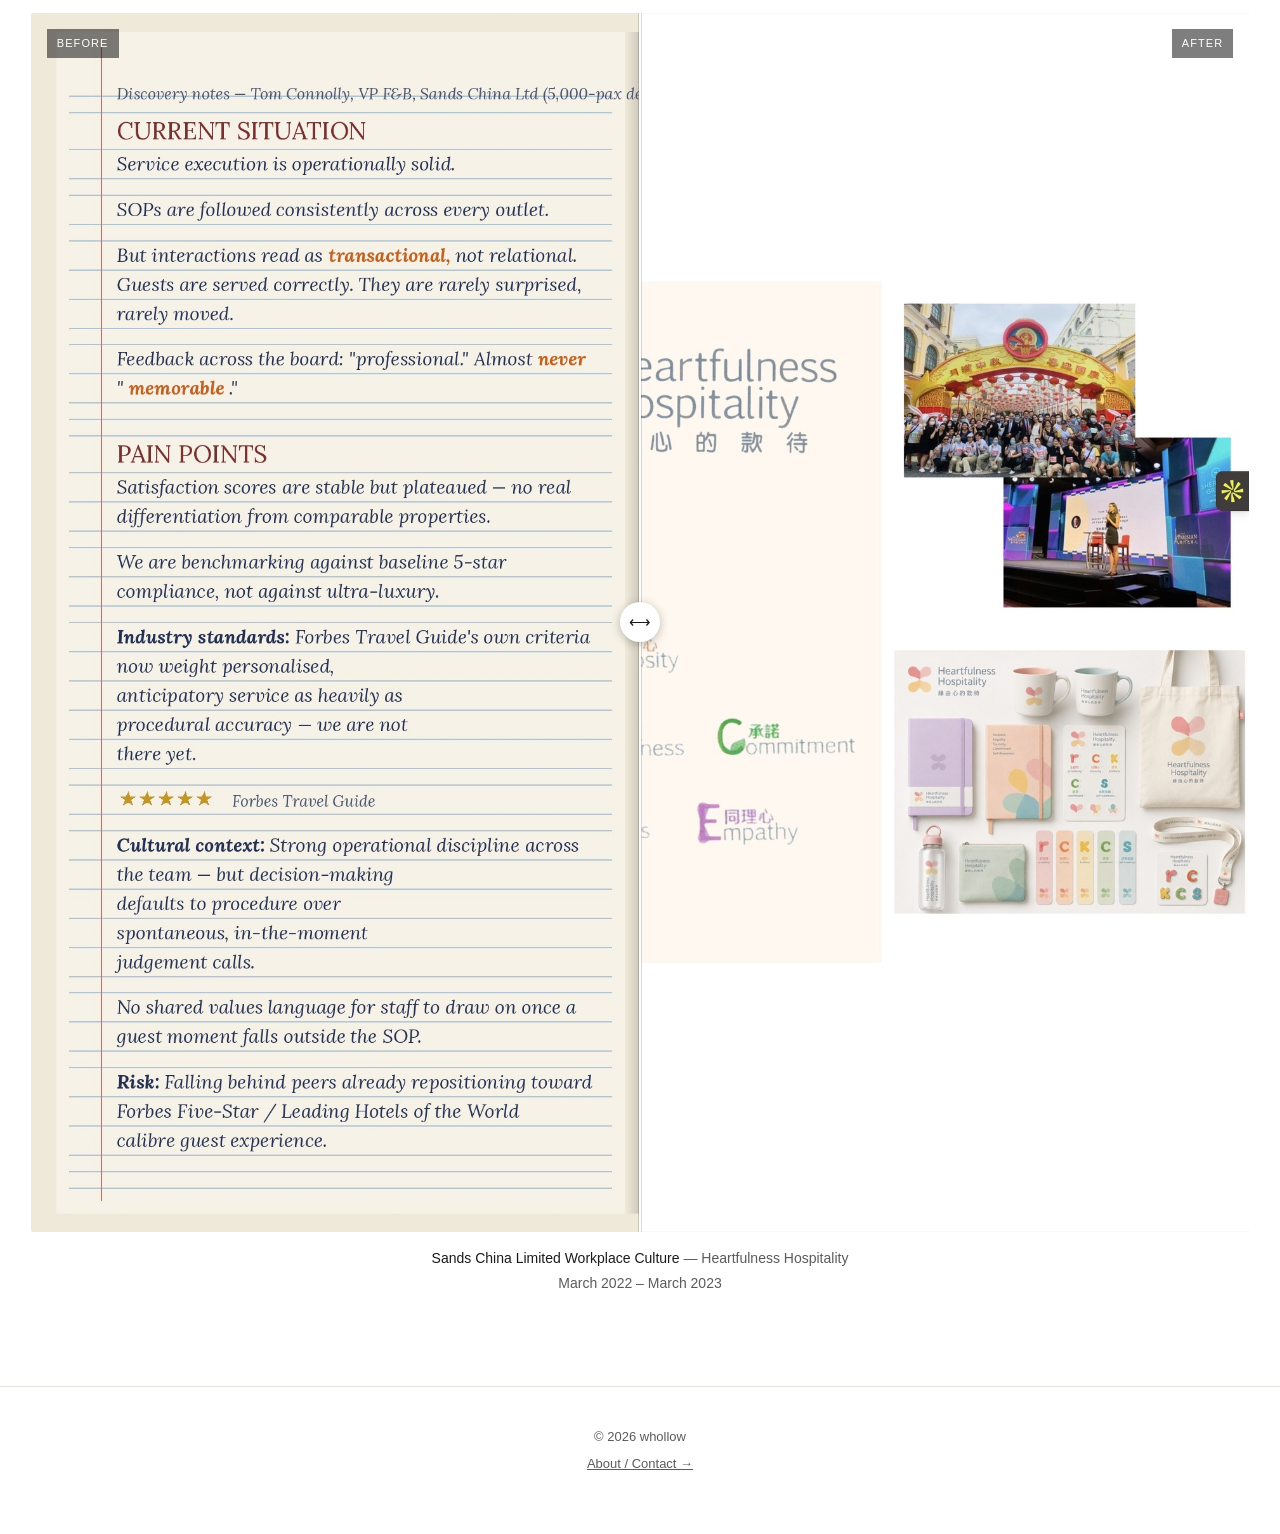
==== commit e82afcdc: "little icons instead of dots in i" ====
--- a/index.html
+++ b/index.html
@@ -28,7 +28,7 @@
      ============================================================ -->
 <section class="hero">
   <div class="eyebrow">[ Replace: e.g. "Selected Work, 2024–2026" ]</div>
-  <h1>I make strategy <span class="word-visible">visible</span>, <span class="word-felt">felt</span>, and <span class="word-remembered">remembered</span>.</h1>
+  <h1>I make strategy <span class="word-visible">v<span class="eye-i">i<svg viewBox="0 0 32 20" aria-hidden="true"><path d="M1 10C5 3 12 0 16 0s11 3 15 10c-4 7-11 10-15 10S5 17 1 10Z" fill="none" stroke="currentColor" stroke-width="2.5"/><circle cx="16" cy="10" r="3.6" fill="currentColor"/></svg></span>s<span class="eye-i">i<svg viewBox="0 0 32 20" aria-hidden="true"><path d="M1 10C5 3 12 0 16 0s11 3 15 10c-4 7-11 10-15 10S5 17 1 10Z" fill="none" stroke="currentColor" stroke-width="2.5"/><circle cx="16" cy="10" r="3.6" fill="currentColor"/></svg></span>ble</span>, <span class="word-felt">felt</span>, and <span class="word-remembered">remembered</span>.</h1>
   <p class="brief">
     An economist by training. I bring structure to a messy brief, then turn it into
     visual identity, culture, and story — work built to be <strong>remembered</strong>, not just <strong>approved</strong>.
--- a/css/style.css
+++ b/css/style.css
@@ -91,6 +91,35 @@
   color: var(--accent);
   font-weight: 700;
   letter-spacing: 0.035em;
+}
+
+/* Dot the i's in "visible" with tiny eyes instead of dots. The dot
+   masking trick: paint a background-colored circle over the font's own
+   dot, then draw a little eye (SVG, currentColor) in the same spot. */
+.word-visible .eye-i {
+  position: relative;
+  display: inline-block;
+}
+
+.word-visible .eye-i::before {
+  content: "";
+  position: absolute;
+  top: -0.02em;
+  left: 50%;
+  width: 0.34em;
+  height: 0.28em;
+  background: var(--bg);
+  transform: translateX(-50%);
+}
+
+.word-visible .eye-i svg {
+  position: absolute;
+  top: -0.05em;
+  left: 50%;
+  width: 0.46em;
+  height: auto;
+  transform: translateX(-50%);
+  color: var(--accent);
 }
 
 .hero h1 .word-felt {
